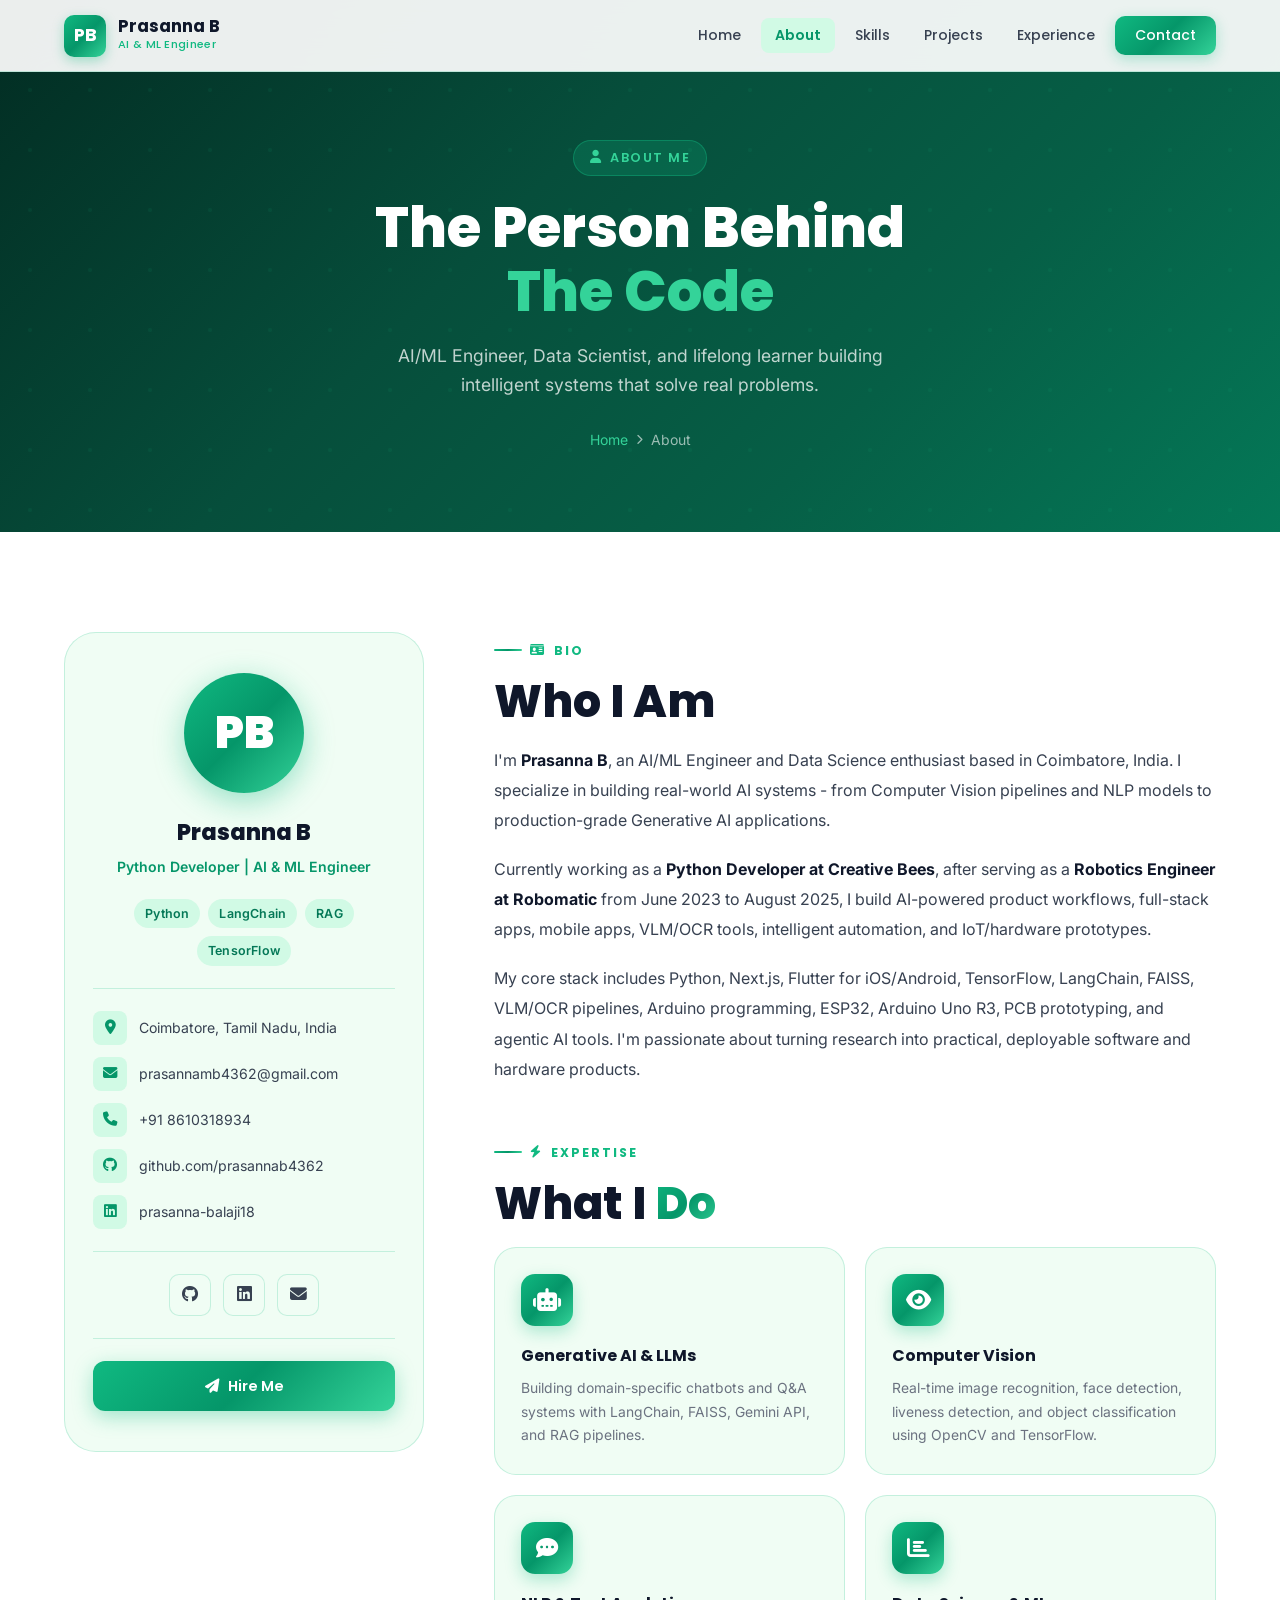
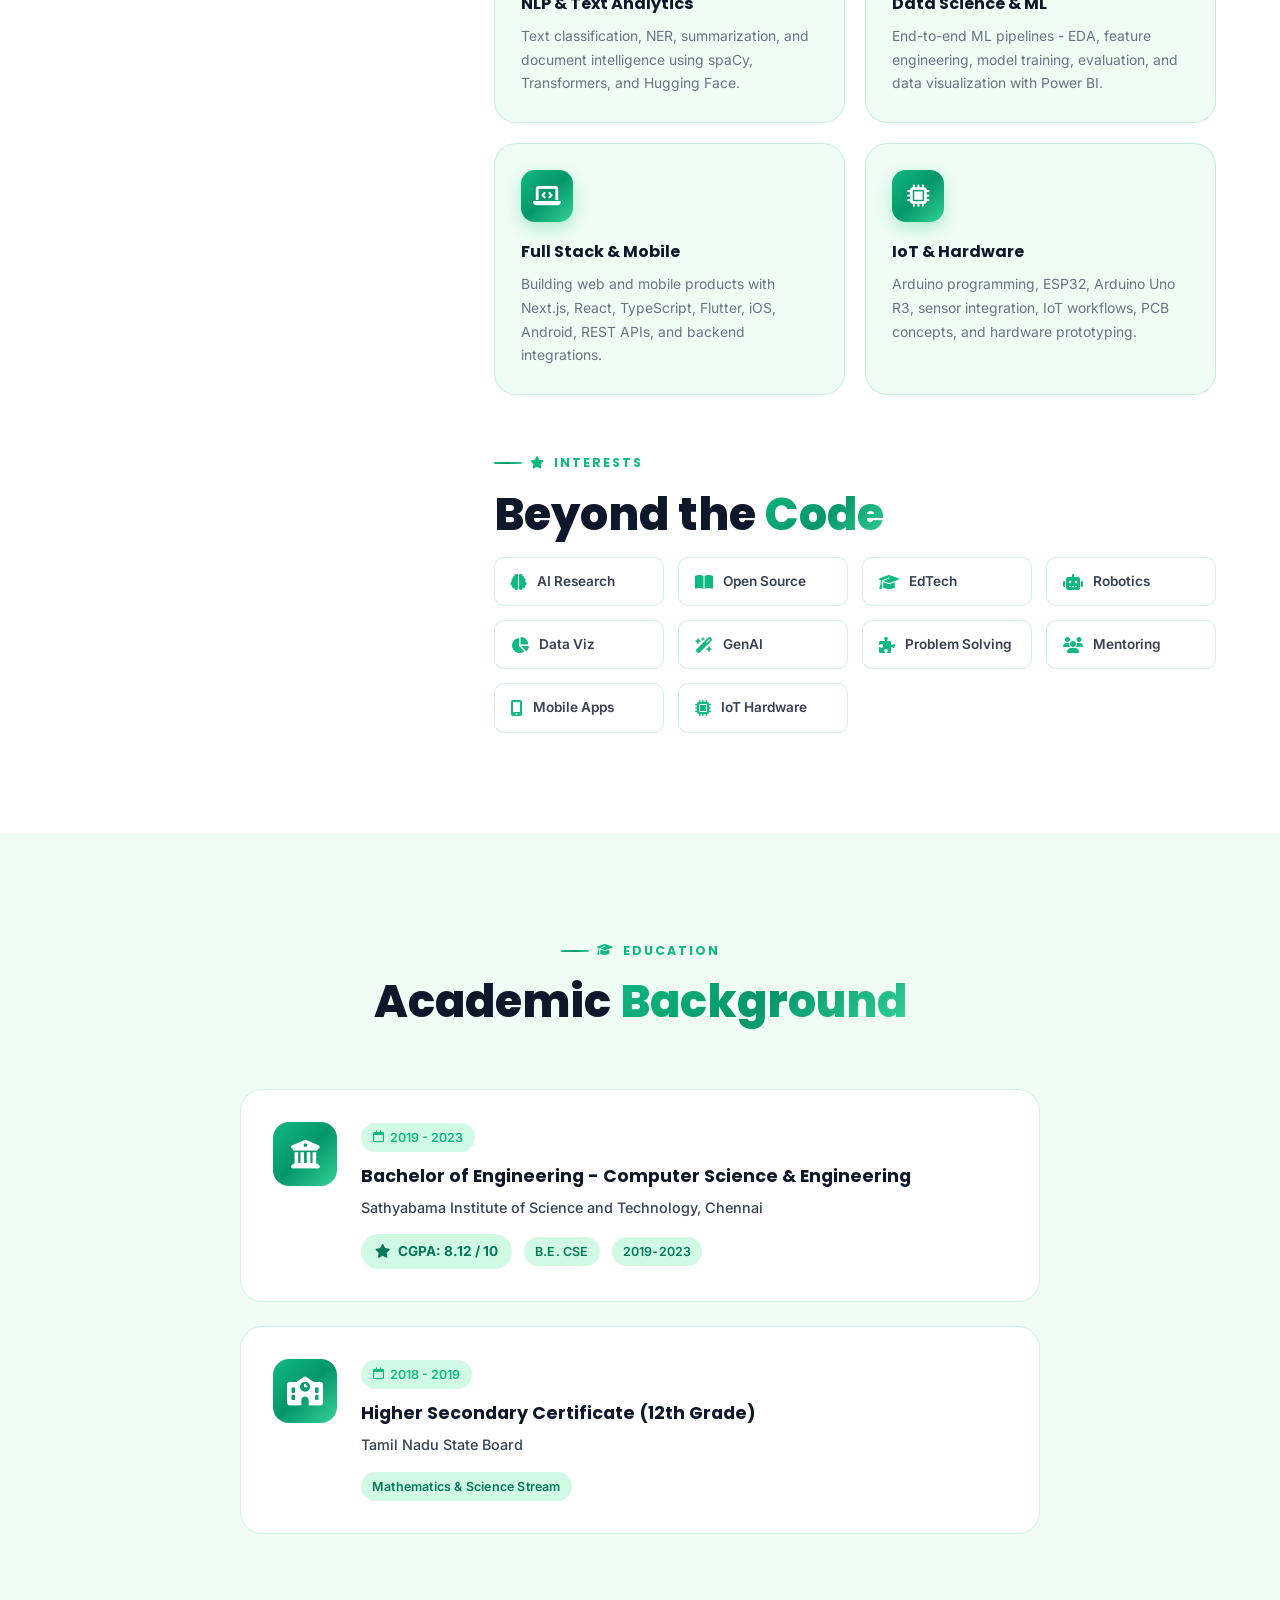
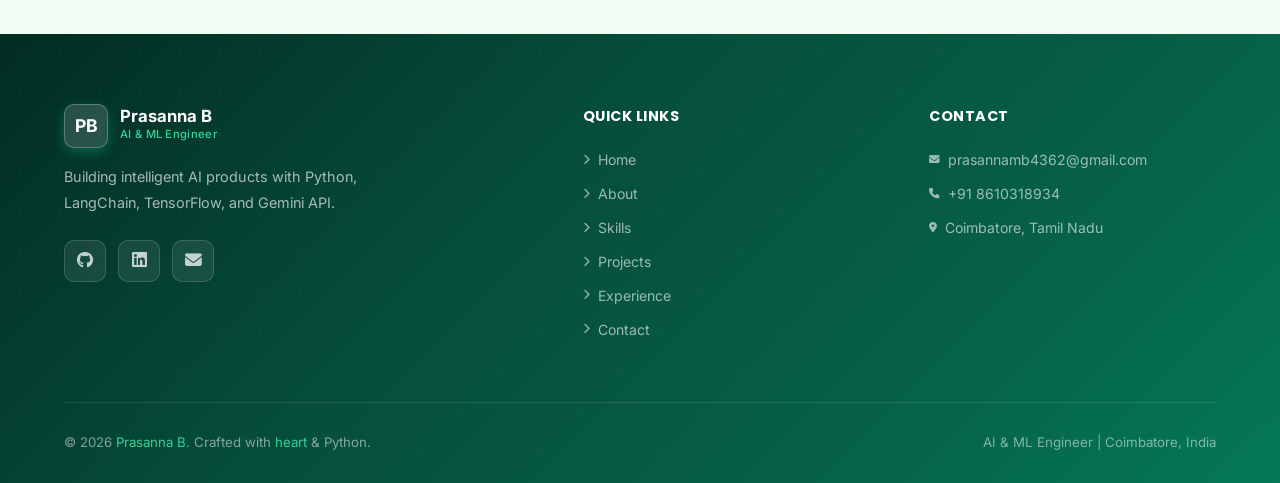
==== about.html @ b149cb25 "Update portfolio content and skills" ====
﻿<!DOCTYPE html>
<html lang="en">
<head>
  <meta charset="UTF-8" />
  <meta name="viewport" content="width=device-width, initial-scale=1.0" />
  <title>About | Prasanna B</title>
  <link rel="stylesheet" href="assets/css/style.css" />
  <link rel="stylesheet" href="https://cdnjs.cloudflare.com/ajax/libs/font-awesome/6.5.0/css/all.min.css" />
  <style>
    /* â”€â”€ About Page Styles â”€â”€â”€â”€â”€â”€â”€ */
    .about-main {
      display: grid;
      grid-template-columns: 360px 1fr;
      gap: 70px;
      align-items: start;
    }

    .profile-card {
      background: var(--light-bg);
      border: 1px solid var(--border);
      border-radius: var(--radius-xl);
      padding: 40px 28px;
      text-align: center;
      position: sticky;
      top: 90px;
    }

    .profile-avatar {
      width: 120px; height: 120px;
      background: var(--gradient);
      border-radius: 50%;
      margin: 0 auto 20px;
      display: flex;
      align-items: center;
      justify-content: center;
      font-family: 'Poppins', sans-serif;
      font-size: 2.8rem;
      font-weight: 900;
      color: var(--white);
      box-shadow: 0 8px 30px rgba(16,185,129,0.4);
    }

    .profile-name {
      font-family: 'Poppins', sans-serif;
      font-size: 1.4rem;
      font-weight: 800;
      color: var(--text-dark);
      margin-bottom: 4px;
    }

    .profile-title {
      font-size: 0.88rem;
      color: var(--primary-dark);
      font-weight: 600;
      margin-bottom: 20px;
    }

    .profile-info-list {
      text-align: left;
      margin: 20px 0;
      display: flex;
      flex-direction: column;
      gap: 12px;
    }

    .profile-info-item {
      display: flex;
      align-items: center;
      gap: 12px;
      font-size: 0.88rem;
      color: var(--text-mid);
    }

    .profile-info-item i {
      width: 34px; height: 34px;
      background: var(--primary-pale);
      border-radius: 8px;
      display: flex;
      align-items: center;
      justify-content: center;
      color: var(--primary-dark);
      font-size: 0.9rem;
      flex-shrink: 0;
    }

    .profile-divider {
      height: 1px;
      background: var(--border);
      margin: 22px 0;
    }

    .profile-social {
      display: flex;
      justify-content: center;
      gap: 12px;
      flex-wrap: wrap;
    }

    /* What I Do Cards */
    .what-i-do-grid {
      display: grid;
      grid-template-columns: repeat(2, 1fr);
      gap: 20px;
      margin-bottom: 50px;
    }

    .wid-card {
      background: var(--light-bg);
      border: 1px solid var(--border);
      border-radius: var(--radius-lg);
      padding: 26px;
      transition: var(--transition);
    }

    .wid-card:hover {
      border-color: var(--primary);
      box-shadow: var(--shadow-sm);
      transform: translateY(-4px);
    }

    .wid-icon {
      width: 52px; height: 52px;
      background: var(--gradient);
      border-radius: 14px;
      display: flex;
      align-items: center;
      justify-content: center;
      font-size: 1.4rem;
      color: var(--white);
      margin-bottom: 16px;
      box-shadow: 0 6px 16px rgba(16,185,129,0.3);
    }

    .wid-title {
      font-family: 'Poppins', sans-serif;
      font-size: 1rem;
      font-weight: 700;
      color: var(--text-dark);
      margin-bottom: 8px;
    }

    .wid-desc { font-size: 0.87rem; color: var(--text-light); line-height: 1.7; }

    /* Education Section */
    .education-section { background: var(--light-bg); }

    .edu-card {
      background: var(--white);
      border: 1px solid var(--border);
      border-radius: var(--radius-lg);
      padding: 32px;
      display: grid;
      grid-template-columns: auto 1fr;
      gap: 24px;
      align-items: start;
      transition: var(--transition);
    }

    .edu-card:hover {
      border-color: var(--primary);
      box-shadow: var(--shadow);
      transform: translateY(-4px);
    }

    .edu-icon {
      width: 64px; height: 64px;
      background: var(--gradient);
      border-radius: 16px;
      display: flex;
      align-items: center;
      justify-content: center;
      font-size: 1.8rem;
      color: var(--white);
      flex-shrink: 0;
    }

    .edu-year {
      display: inline-flex;
      gap: 6px;
      align-items: center;
      font-size: 0.78rem;
      font-weight: 600;
      color: var(--primary);
      background: var(--primary-pale);
      padding: 4px 12px;
      border-radius: 100px;
      margin-bottom: 10px;
    }

    .edu-degree {
      font-family: 'Poppins', sans-serif;
      font-size: 1.1rem;
      font-weight: 700;
      color: var(--text-dark);
      margin-bottom: 4px;
    }

    .edu-school {
      font-size: 0.9rem;
      color: var(--text-mid);
      font-weight: 500;
      margin-bottom: 14px;
    }

    .edu-cgpa {
      display: inline-flex;
      align-items: center;
      gap: 8px;
      background: var(--primary-pale);
      color: var(--primary-darker);
      font-size: 0.85rem;
      font-weight: 700;
      padding: 6px 14px;
      border-radius: 100px;
    }

    /* Interests */
    .interests-grid {
      display: grid;
      grid-template-columns: repeat(auto-fill, minmax(140px, 1fr));
      gap: 14px;
      margin-top: 0;
    }

    .interest-chip {
      display: flex;
      align-items: center;
      gap: 10px;
      background: var(--white);
      border: 1px solid var(--border);
      border-radius: 10px;
      padding: 12px 16px;
      font-size: 0.85rem;
      font-weight: 600;
      color: var(--text-mid);
      transition: var(--transition);
    }

    .interest-chip:hover {
      border-color: var(--primary);
      color: var(--primary-dark);
      transform: translateY(-3px);
      box-shadow: var(--shadow-xs);
    }

    .interest-chip i { color: var(--primary); font-size: 1rem; }

    @media (max-width: 900px) {
      .about-main { grid-template-columns: 1fr; }
      .profile-card { position: static; max-width: 420px; margin: 0 auto; }
      .what-i-do-grid { grid-template-columns: 1fr; }
    }
  </style>
</head>
<body>

<div id="scroll-progress"></div>

<!-- NAVBAR -->
<nav class="navbar">
  <a href="index.html" class="navbar-logo">
    <div class="logo-badge">PB</div>
    <div class="logo-text">
      <div class="logo-name">Prasanna B</div>
      <div class="logo-role">AI & ML Engineer</div>
    </div>
  </a>
  <div class="nav-links">
    <a href="index.html">Home</a>
    <a href="about.html">About</a>
    <a href="skills.html">Skills</a>
    <a href="projects.html">Projects</a>
    <a href="experience.html">Experience</a>
    <a href="contact.html" class="nav-cta">Contact</a>
  </div>
  <button class="hamburger" aria-label="Menu"><span></span><span></span><span></span></button>
</nav>
<div class="mobile-menu">
  <button class="mobile-close"><i class="fa-solid fa-xmark"></i></button>
  <a href="index.html">Home</a><a href="about.html">About</a>
  <a href="skills.html">Skills</a><a href="projects.html">Projects</a>
  <a href="experience.html">Experience</a><a href="contact.html">Contact</a>
</div>

<!-- PAGE HEADER -->
<div class="page-header">
  <div class="page-header-content">
    <div class="page-badge"><i class="fa-solid fa-user"></i> About Me</div>
    <h1>The Person Behind<br /><span>The Code</span></h1>
    <p>AI/ML Engineer, Data Scientist, and lifelong learner building intelligent systems that solve real problems.</p>
    <div class="breadcrumb">
      <a href="index.html">Home</a>
      <i class="fa-solid fa-chevron-right fa-xs"></i>
      <span>About</span>
    </div>
  </div>
</div>

<!-- ABOUT MAIN -->
<section style="background:var(--white);">
  <div class="about-main">

    <!-- Sidebar Profile Card -->
    <div class="profile-card reveal">
      <div class="profile-avatar">PB</div>
      <div class="profile-name">Prasanna B</div>
      <div class="profile-title">Python Developer | AI & ML Engineer</div>
      <div style="display:flex;justify-content:center;flex-wrap:wrap;gap:8px;margin-bottom:4px;">
        <span class="tag">Python</span>
        <span class="tag">LangChain</span>
        <span class="tag">RAG</span>
        <span class="tag">TensorFlow</span>
      </div>

      <div class="profile-divider"></div>

      <ul class="profile-info-list">
        <li class="profile-info-item">
          <i class="fa-solid fa-location-dot"></i>
          <span>Coimbatore, Tamil Nadu, India</span>
        </li>
        <li class="profile-info-item">
          <i class="fa-solid fa-envelope"></i>
          <a href="mailto:prasannamb4362@gmail.com" style="color:var(--text-mid)">prasannamb4362@gmail.com</a>
        </li>
        <li class="profile-info-item">
          <i class="fa-solid fa-phone"></i>
          <a href="tel:+918610318934" style="color:var(--text-mid)">+91 8610318934</a>
        </li>
        <li class="profile-info-item">
          <i class="fa-brands fa-github"></i>
          <a href="https://github.com/prasannab4362" target="_blank" style="color:var(--text-mid)">github.com/prasannab4362</a>
        </li>
        <li class="profile-info-item">
          <i class="fa-brands fa-linkedin"></i>
          <a href="https://www.linkedin.com/in/prasanna-balaji18/" target="_blank" style="color:var(--text-mid)">prasanna-balaji18</a>
        </li>
      </ul>

      <div class="profile-divider"></div>

      <div class="profile-social">
        <a href="https://github.com/prasannab4362" target="_blank" class="social-btn" style="background:var(--light-bg);border:1px solid var(--border);color:var(--text-mid);" aria-label="GitHub">
          <i class="fa-brands fa-github"></i>
        </a>
        <a href="https://www.linkedin.com/in/prasanna-balaji18/" target="_blank" class="social-btn" style="background:var(--light-bg);border:1px solid var(--border);color:var(--text-mid);" aria-label="LinkedIn">
          <i class="fa-brands fa-linkedin"></i>
        </a>
        <a href="mailto:prasannamb4362@gmail.com" class="social-btn" style="background:var(--light-bg);border:1px solid var(--border);color:var(--text-mid);" aria-label="Email">
          <i class="fa-solid fa-envelope"></i>
        </a>
      </div>

      <div class="profile-divider"></div>
      <a href="contact.html" class="btn btn-primary" style="width:100%;justify-content:center;">
        <i class="fa-solid fa-paper-plane"></i> Hire Me
      </a>
    </div>

    <!-- Main Content -->
    <div>
      <!-- Bio -->
      <div class="reveal" style="margin-bottom:50px;">
        <div class="section-label"><i class="fa-solid fa-id-card"></i> Bio</div>
        <h2 class="section-title">Who I Am</h2>
        <p style="color:var(--text-mid);line-height:1.9;margin-bottom:18px;">
          I'm <strong style="color:var(--text-dark)">Prasanna B</strong>, an AI/ML Engineer and Data Science enthusiast
          based in Coimbatore, India. I specialize in building real-world AI systems - from Computer Vision pipelines
          and NLP models to production-grade Generative AI applications.
        </p>
        <p style="color:var(--text-mid);line-height:1.9;margin-bottom:18px;">
          Currently working as a <strong style="color:var(--text-dark)">Python Developer at Creative Bees</strong>, after
          serving as a <strong style="color:var(--text-dark)">Robotics Engineer at Robomatic</strong> from June 2023 to August 2025,
          I build AI-powered product workflows, full-stack apps, mobile apps, VLM/OCR tools, intelligent automation,
          and IoT/hardware prototypes.
        </p>
        <p style="color:var(--text-mid);line-height:1.9;">
          My core stack includes Python, Next.js, Flutter for iOS/Android, TensorFlow, LangChain, FAISS, VLM/OCR
          pipelines, Arduino programming, ESP32, Arduino Uno R3, PCB prototyping, and agentic AI tools. I'm passionate
          about turning research into practical, deployable software and hardware products.
        </p>
      </div>

      <!-- What I Do -->
      <div class="reveal" style="margin-bottom:50px;">
        <div class="section-label"><i class="fa-solid fa-bolt"></i> Expertise</div>
        <h2 class="section-title">What I <span>Do</span></h2>
        <div class="what-i-do-grid">
          <div class="wid-card">
            <div class="wid-icon"><i class="fa-solid fa-robot"></i></div>
            <div class="wid-title">Generative AI & LLMs</div>
            <div class="wid-desc">Building domain-specific chatbots and Q&A systems with LangChain, FAISS, Gemini API, and RAG pipelines.</div>
          </div>
          <div class="wid-card">
            <div class="wid-icon"><i class="fa-solid fa-eye"></i></div>
            <div class="wid-title">Computer Vision</div>
            <div class="wid-desc">Real-time image recognition, face detection, liveness detection, and object classification using OpenCV and TensorFlow.</div>
          </div>
          <div class="wid-card">
            <div class="wid-icon"><i class="fa-solid fa-comment-dots"></i></div>
            <div class="wid-title">NLP & Text Analytics</div>
            <div class="wid-desc">Text classification, NER, summarization, and document intelligence using spaCy, Transformers, and Hugging Face.</div>
          </div>
          <div class="wid-card">
            <div class="wid-icon"><i class="fa-solid fa-chart-bar"></i></div>
            <div class="wid-title">Data Science & ML</div>
            <div class="wid-desc">End-to-end ML pipelines - EDA, feature engineering, model training, evaluation, and data visualization with Power BI.</div>
          </div>
          <div class="wid-card">
            <div class="wid-icon"><i class="fa-solid fa-laptop-code"></i></div>
            <div class="wid-title">Full Stack & Mobile</div>
            <div class="wid-desc">Building web and mobile products with Next.js, React, TypeScript, Flutter, iOS, Android, REST APIs, and backend integrations.</div>
          </div>
          <div class="wid-card">
            <div class="wid-icon"><i class="fa-solid fa-microchip"></i></div>
            <div class="wid-title">IoT & Hardware</div>
            <div class="wid-desc">Arduino programming, ESP32, Arduino Uno R3, sensor integration, IoT workflows, PCB concepts, and hardware prototyping.</div>
          </div>
        </div>
      </div>

      <!-- Interests -->
      <div class="reveal">
        <div class="section-label"><i class="fa-solid fa-star"></i> Interests</div>
        <h2 class="section-title">Beyond the <span>Code</span></h2>
        <div class="interests-grid">
          <div class="interest-chip"><i class="fa-solid fa-brain"></i> AI Research</div>
          <div class="interest-chip"><i class="fa-solid fa-book-open"></i> Open Source</div>
          <div class="interest-chip"><i class="fa-solid fa-graduation-cap"></i> EdTech</div>
          <div class="interest-chip"><i class="fa-solid fa-robot"></i> Robotics</div>
          <div class="interest-chip"><i class="fa-solid fa-chart-pie"></i> Data Viz</div>
          <div class="interest-chip"><i class="fa-solid fa-wand-magic-sparkles"></i> GenAI</div>
          <div class="interest-chip"><i class="fa-solid fa-puzzle-piece"></i> Problem Solving</div>
          <div class="interest-chip"><i class="fa-solid fa-users"></i> Mentoring</div>
          <div class="interest-chip"><i class="fa-solid fa-mobile-screen-button"></i> Mobile Apps</div>
          <div class="interest-chip"><i class="fa-solid fa-microchip"></i> IoT Hardware</div>
        </div>
      </div>
    </div>
  </div>
</section>

<!-- EDUCATION SECTION -->
<section class="education-section">
  <div class="section-header center reveal">
    <div class="section-label"><i class="fa-solid fa-graduation-cap"></i> Education</div>
    <h2 class="section-title">Academic <span>Background</span></h2>
  </div>

  <div style="max-width:800px;margin:0 auto;display:flex;flex-direction:column;gap:24px;">
    <div class="edu-card reveal">
      <div class="edu-icon"><i class="fa-solid fa-university"></i></div>
      <div>
        <div class="edu-year"><i class="fa-regular fa-calendar"></i> 2019 - 2023</div>
        <div class="edu-degree">Bachelor of Engineering - Computer Science & Engineering</div>
        <div class="edu-school">Sathyabama Institute of Science and Technology, Chennai</div>
        <div style="display:flex;gap:12px;flex-wrap:wrap;align-items:center;">
          <div class="edu-cgpa"><i class="fa-solid fa-star"></i> CGPA: 8.12 / 10</div>
          <span class="tag">B.E. CSE</span>
          <span class="tag">2019-2023</span>
        </div>
      </div>
    </div>

    <div class="edu-card reveal delay-1">
      <div class="edu-icon"><i class="fa-solid fa-school"></i></div>
      <div>
        <div class="edu-year"><i class="fa-regular fa-calendar"></i> 2018 - 2019</div>
        <div class="edu-degree">Higher Secondary Certificate (12th Grade)</div>
        <div class="edu-school">Tamil Nadu State Board</div>
        <div style="display:flex;gap:12px;flex-wrap:wrap;align-items:center;">
          <span class="tag">Mathematics & Science Stream</span>
        </div>
      </div>
    </div>
  </div>
</section>

<!-- FOOTER -->
<footer class="footer">
  <div class="footer-grid">
    <div class="footer-brand">
      <div class="footer-logo">
        <div class="logo-badge">PB</div>
        <div class="logo-text">
          <div class="logo-name">Prasanna B</div>
          <div class="logo-role">AI & ML Engineer</div>
        </div>
      </div>
      <p>Building intelligent AI products with Python, LangChain, TensorFlow, and Gemini API.</p>
      <div class="footer-social">
        <a href="https://github.com/prasannab4362" target="_blank" class="social-btn"><i class="fa-brands fa-github"></i></a>
        <a href="https://www.linkedin.com/in/prasanna-balaji18/" target="_blank" class="social-btn"><i class="fa-brands fa-linkedin"></i></a>
        <a href="mailto:prasannamb4362@gmail.com" class="social-btn"><i class="fa-solid fa-envelope"></i></a>
      </div>
    </div>
    <div>
      <div class="footer-heading">Quick Links</div>
      <ul class="footer-links">
        <li><a href="index.html"><i class="fa-solid fa-chevron-right fa-xs"></i> Home</a></li>
        <li><a href="about.html"><i class="fa-solid fa-chevron-right fa-xs"></i> About</a></li>
        <li><a href="skills.html"><i class="fa-solid fa-chevron-right fa-xs"></i> Skills</a></li>
        <li><a href="projects.html"><i class="fa-solid fa-chevron-right fa-xs"></i> Projects</a></li>
        <li><a href="experience.html"><i class="fa-solid fa-chevron-right fa-xs"></i> Experience</a></li>
        <li><a href="contact.html"><i class="fa-solid fa-chevron-right fa-xs"></i> Contact</a></li>
      </ul>
    </div>
    <div>
      <div class="footer-heading">Contact</div>
      <ul class="footer-links">
        <li><a href="mailto:prasannamb4362@gmail.com"><i class="fa-solid fa-envelope fa-xs"></i> prasannamb4362@gmail.com</a></li>
        <li><a href="tel:+918610318934"><i class="fa-solid fa-phone fa-xs"></i> +91 8610318934</a></li>
        <li><a href="#"><i class="fa-solid fa-location-dot fa-xs"></i> Coimbatore, Tamil Nadu</a></li>
      </ul>
    </div>
  </div>
  <div class="footer-bottom">
    <p>&copy; 2026 <span>Prasanna B</span>. Crafted with <span>heart</span> & Python.</p>
    <p>AI & ML Engineer | Coimbatore, India</p>
  </div>
</footer>

<script src="assets/js/main.js"></script>
</body>
</html>
---- assets/css/style.css ----
/* ============================================================
   PRASANNA B — Portfolio Stylesheet
   Theme: Emerald Green + White
   ============================================================ */

/* ---------- Google Fonts Import ---------- */
@import url('https://fonts.googleapis.com/css2?family=Poppins:wght@300;400;500;600;700;800;900&family=Inter:wght@300;400;500;600&family=Fira+Code:wght@400;500&display=swap');

/* ---------- CSS Variables ---------- */
:root {
  --primary:        #10b981;
  --primary-dark:   #059669;
  --primary-darker: #047857;
  --primary-light:  #6ee7b7;
  --primary-pale:   #d1fae5;
  --accent:         #34d399;
  --forest:         #064e3b;
  --forest-light:   #065f46;
  --white:          #ffffff;
  --off-white:      #f9fffe;
  --light-bg:       #f0fdf4;
  --card-bg:        #ffffff;
  --text-dark:      #0f172a;
  --text-mid:       #374151;
  --text-light:     #6b7280;
  --border:         rgba(16, 185, 129, 0.2);
  --border-strong:  rgba(16, 185, 129, 0.4);
  --shadow-xs:      0 1px 4px rgba(16, 185, 129, 0.08);
  --shadow-sm:      0 4px 12px rgba(16, 185, 129, 0.12);
  --shadow:         0 8px 30px rgba(16, 185, 129, 0.18);
  --shadow-lg:      0 20px 60px rgba(16, 185, 129, 0.22);
  --shadow-xl:      0 30px 80px rgba(16, 185, 129, 0.28);
  --gradient:       linear-gradient(135deg, #10b981 0%, #059669 50%, #34d399 100%);
  --gradient-hero:  linear-gradient(135deg, #022c22 0%, #064e3b 40%, #065f46 70%, #047857 100%);
  --gradient-card:  linear-gradient(135deg, rgba(16,185,129,0.05) 0%, rgba(52,211,153,0.08) 100%);
  --transition:     all 0.35s cubic-bezier(0.4, 0, 0.2, 1);
  --radius:         14px;
  --radius-lg:      22px;
  --radius-xl:      32px;
}

/* ---------- Reset & Base ---------- */
*, *::before, *::after { box-sizing: border-box; margin: 0; padding: 0; }

html { scroll-behavior: smooth; font-size: 16px; }

body {
  font-family: 'Inter', sans-serif;
  color: var(--text-dark);
  background: var(--white);
  line-height: 1.7;
  overflow-x: hidden;
}

a { color: inherit; text-decoration: none; }
img { max-width: 100%; display: block; }
ul { list-style: none; }
button { cursor: pointer; border: none; background: none; font-family: inherit; }

/* ---------- Scroll Progress Bar ---------- */
#scroll-progress {
  position: fixed;
  top: 0; left: 0;
  height: 3px;
  width: 0%;
  background: var(--gradient);
  z-index: 9999;
  transition: width 0.1s linear;
}

/* ---------- Custom Scrollbar ---------- */
::-webkit-scrollbar { width: 8px; }
::-webkit-scrollbar-track { background: var(--light-bg); }
::-webkit-scrollbar-thumb { background: var(--primary); border-radius: 4px; }
::-webkit-scrollbar-thumb:hover { background: var(--primary-dark); }

/* ---------- Navbar ---------- */
.navbar {
  position: fixed;
  top: 0; left: 0; right: 0;
  z-index: 1000;
  padding: 0 5%;
  height: 72px;
  display: flex;
  align-items: center;
  justify-content: space-between;
  background: rgba(255,255,255,0.92);
  backdrop-filter: blur(20px);
  -webkit-backdrop-filter: blur(20px);
  border-bottom: 1px solid var(--border);
  transition: var(--transition);
}

.navbar.scrolled {
  box-shadow: var(--shadow-sm);
  height: 62px;
}

.navbar-logo {
  display: flex;
  align-items: center;
  gap: 12px;
  font-family: 'Poppins', sans-serif;
}

.logo-badge {
  width: 42px; height: 42px;
  background: var(--gradient);
  border-radius: 10px;
  display: flex;
  align-items: center;
  justify-content: center;
  font-size: 1.1rem;
  font-weight: 700;
  color: var(--white);
  letter-spacing: -0.5px;
  box-shadow: 0 4px 12px rgba(16,185,129,0.35);
}

.logo-text .logo-name {
  font-size: 1.05rem;
  font-weight: 700;
  color: var(--text-dark);
  line-height: 1.1;
}

.logo-text .logo-role {
  font-size: 0.7rem;
  color: var(--primary);
  font-weight: 500;
  letter-spacing: 0.3px;
}

.nav-links {
  display: flex;
  align-items: center;
  gap: 6px;
}

.nav-links a {
  font-family: 'Poppins', sans-serif;
  font-size: 0.875rem;
  font-weight: 500;
  color: var(--text-mid);
  padding: 6px 14px;
  border-radius: 8px;
  transition: var(--transition);
  position: relative;
}

.nav-links a:hover,
.nav-links a.active {
  color: var(--primary-dark);
  background: var(--primary-pale);
}

.nav-links a.active {
  font-weight: 600;
}

.nav-cta {
  background: var(--gradient) !important;
  color: var(--white) !important;
  padding: 8px 20px !important;
  border-radius: 10px !important;
  box-shadow: 0 4px 14px rgba(16,185,129,0.3);
}

.nav-cta:hover {
  transform: translateY(-1px);
  box-shadow: 0 6px 20px rgba(16,185,129,0.4) !important;
  background: var(--primary-dark) !important;
}

.hamburger {
  display: none;
  flex-direction: column;
  gap: 5px;
  padding: 8px;
  border-radius: 8px;
  transition: var(--transition);
}

.hamburger span {
  display: block;
  width: 24px; height: 2px;
  background: var(--text-dark);
  border-radius: 2px;
  transition: var(--transition);
}

.hamburger.open span:nth-child(1) { transform: rotate(45deg) translate(5px, 5px); }
.hamburger.open span:nth-child(2) { opacity: 0; }
.hamburger.open span:nth-child(3) { transform: rotate(-45deg) translate(5px, -5px); }

/* ---------- Page Header (inner pages) ---------- */
.page-header {
  padding: 140px 5% 80px;
  background: var(--gradient-hero);
  position: relative;
  overflow: hidden;
  text-align: center;
}

.page-header::before {
  content: '';
  position: absolute;
  inset: 0;
  background: url("data:image/svg+xml,%3Csvg width='60' height='60' viewBox='0 0 60 60' xmlns='http://www.w3.org/2000/svg'%3E%3Cg fill='none' fill-rule='evenodd'%3E%3Cg fill='%2310b981' fill-opacity='0.08'%3E%3Ccircle cx='30' cy='30' r='2'/%3E%3C/g%3E%3C/g%3E%3C/svg%3E");
}

.page-header-content { position: relative; z-index: 1; }

.page-badge {
  display: inline-flex;
  align-items: center;
  gap: 8px;
  background: rgba(16,185,129,0.2);
  border: 1px solid rgba(16,185,129,0.4);
  color: var(--accent);
  font-family: 'Poppins', sans-serif;
  font-size: 0.8rem;
  font-weight: 600;
  letter-spacing: 1.5px;
  text-transform: uppercase;
  padding: 6px 16px;
  border-radius: 100px;
  margin-bottom: 20px;
}

.page-header h1 {
  font-family: 'Poppins', sans-serif;
  font-size: clamp(2.2rem, 5vw, 3.5rem);
  font-weight: 800;
  color: var(--white);
  line-height: 1.15;
  margin-bottom: 16px;
}

.page-header h1 span { color: var(--accent); }

.page-header p {
  font-size: 1.1rem;
  color: rgba(255,255,255,0.75);
  max-width: 560px;
  margin: 0 auto;
}

.breadcrumb {
  display: flex;
  align-items: center;
  justify-content: center;
  gap: 8px;
  margin-top: 28px;
  font-size: 0.875rem;
  color: rgba(255,255,255,0.6);
}

.breadcrumb a { color: var(--accent); transition: var(--transition); }
.breadcrumb a:hover { color: var(--white); }

/* ---------- Section Styles ---------- */
section { padding: 100px 5%; }

.section-label {
  display: inline-flex;
  align-items: center;
  gap: 8px;
  color: var(--primary);
  font-family: 'Poppins', sans-serif;
  font-size: 0.78rem;
  font-weight: 700;
  letter-spacing: 2px;
  text-transform: uppercase;
  margin-bottom: 14px;
}

.section-label::before {
  content: '';
  display: block;
  width: 28px; height: 2px;
  background: var(--gradient);
  border-radius: 1px;
}

.section-title {
  font-family: 'Poppins', sans-serif;
  font-size: clamp(1.8rem, 3.5vw, 2.8rem);
  font-weight: 800;
  color: var(--text-dark);
  line-height: 1.2;
  margin-bottom: 16px;
}

.section-title span {
  background: var(--gradient);
  -webkit-background-clip: text;
  -webkit-text-fill-color: transparent;
  background-clip: text;
}

.section-subtitle {
  font-size: 1.05rem;
  color: var(--text-light);
  max-width: 580px;
  line-height: 1.8;
}

.section-header { margin-bottom: 60px; }
.section-header.center { text-align: center; }
.section-header.center .section-label { justify-content: center; }
.section-header.center .section-subtitle { margin: 0 auto; }

/* ---------- Buttons ---------- */
.btn {
  display: inline-flex;
  align-items: center;
  gap: 9px;
  font-family: 'Poppins', sans-serif;
  font-size: 0.9rem;
  font-weight: 600;
  padding: 13px 28px;
  border-radius: 12px;
  transition: var(--transition);
  cursor: pointer;
  white-space: nowrap;
}

.btn-primary {
  background: var(--gradient);
  color: var(--white);
  box-shadow: 0 6px 20px rgba(16,185,129,0.35);
}

.btn-primary:hover {
  transform: translateY(-3px);
  box-shadow: 0 12px 30px rgba(16,185,129,0.45);
}

.btn-outline {
  background: transparent;
  color: var(--primary);
  border: 2px solid var(--primary);
}

.btn-outline:hover {
  background: var(--primary);
  color: var(--white);
  transform: translateY(-3px);
  box-shadow: 0 8px 20px rgba(16,185,129,0.3);
}

.btn-ghost {
  background: var(--primary-pale);
  color: var(--primary-dark);
}

.btn-ghost:hover {
  background: var(--primary);
  color: var(--white);
  transform: translateY(-2px);
}

.btn-white {
  background: var(--white);
  color: var(--primary-dark);
  box-shadow: 0 4px 14px rgba(0,0,0,0.1);
}

.btn-white:hover {
  transform: translateY(-3px);
  box-shadow: 0 8px 24px rgba(0,0,0,0.15);
}

.btn-sm { padding: 8px 18px; font-size: 0.82rem; border-radius: 9px; gap: 6px; }
.btn-lg { padding: 16px 36px; font-size: 1rem; border-radius: 14px; }

/* ---------- Cards ---------- */
.card {
  background: var(--card-bg);
  border: 1px solid var(--border);
  border-radius: var(--radius-lg);
  padding: 32px;
  transition: var(--transition);
  position: relative;
  overflow: hidden;
}

.card:hover {
  transform: translateY(-6px);
  border-color: var(--border-strong);
  box-shadow: var(--shadow-lg);
}

.card::before {
  content: '';
  position: absolute;
  top: 0; left: 0; right: 0;
  height: 3px;
  background: var(--gradient);
  transform: scaleX(0);
  transform-origin: left;
  transition: var(--transition);
}

.card:hover::before { transform: scaleX(1); }

/* ---------- Tag / Badge ---------- */
.tag {
  display: inline-flex;
  align-items: center;
  gap: 5px;
  background: var(--primary-pale);
  color: var(--primary-darker);
  font-size: 0.78rem;
  font-weight: 600;
  padding: 4px 11px;
  border-radius: 100px;
  letter-spacing: 0.2px;
}

.tag-outline {
  background: transparent;
  border: 1.5px solid var(--border-strong);
  color: var(--primary-dark);
}

.tag-dark {
  background: rgba(255,255,255,0.1);
  color: rgba(255,255,255,0.85);
  border: 1px solid rgba(255,255,255,0.2);
}

.status-badge {
  display: inline-flex;
  align-items: center;
  gap: 6px;
  font-size: 0.75rem;
  font-weight: 600;
  padding: 4px 12px;
  border-radius: 100px;
}

.status-badge.completed { background: rgba(16,185,129,0.12); color: var(--primary-dark); }
.status-badge.in-progress { background: rgba(251,191,36,0.15); color: #92400e; }
.status-badge::before {
  content: '';
  display: block;
  width: 6px; height: 6px;
  border-radius: 50%;
  background: currentColor;
}

/* ---------- Grid Utilities ---------- */
.grid-2 { display: grid; grid-template-columns: repeat(2, 1fr); gap: 28px; }
.grid-3 { display: grid; grid-template-columns: repeat(3, 1fr); gap: 28px; }
.grid-4 { display: grid; grid-template-columns: repeat(4, 1fr); gap: 24px; }

/* ---------- Skill Bar ---------- */
.skill-bar-wrap { margin-bottom: 18px; }
.skill-bar-header { display: flex; justify-content: space-between; align-items: center; margin-bottom: 8px; }
.skill-bar-name { font-size: 0.9rem; font-weight: 600; color: var(--text-dark); }
.skill-bar-percent { font-size: 0.8rem; font-weight: 700; color: var(--primary); }
.skill-bar-track {
  height: 8px;
  background: var(--primary-pale);
  border-radius: 100px;
  overflow: hidden;
}
.skill-bar-fill {
  height: 100%;
  background: var(--gradient);
  border-radius: 100px;
  width: 0;
  transition: width 1.2s cubic-bezier(0.4, 0, 0.2, 1);
}

/* ---------- Timeline ---------- */
.timeline { position: relative; padding-left: 36px; }
.timeline::before {
  content: '';
  position: absolute;
  left: 9px; top: 0; bottom: 0;
  width: 2px;
  background: linear-gradient(to bottom, var(--primary), var(--primary-pale));
}

.timeline-item {
  position: relative;
  margin-bottom: 44px;
}

.timeline-dot {
  position: absolute;
  left: -31px; top: 4px;
  width: 18px; height: 18px;
  background: var(--gradient);
  border-radius: 50%;
  border: 3px solid var(--white);
  box-shadow: 0 0 0 3px var(--primary-pale), 0 4px 10px rgba(16,185,129,0.3);
}

.timeline-date {
  display: inline-flex;
  align-items: center;
  gap: 6px;
  font-size: 0.78rem;
  font-weight: 600;
  color: var(--primary);
  background: var(--primary-pale);
  padding: 4px 12px;
  border-radius: 100px;
  margin-bottom: 10px;
}

.timeline-title {
  font-family: 'Poppins', sans-serif;
  font-size: 1.2rem;
  font-weight: 700;
  color: var(--text-dark);
  margin-bottom: 4px;
}

.timeline-company {
  font-size: 0.9rem;
  font-weight: 600;
  color: var(--primary-dark);
  margin-bottom: 14px;
}

.timeline-desc {
  font-size: 0.92rem;
  color: var(--text-mid);
  line-height: 1.75;
}

/* ---------- Stat Counter ---------- */
.stat-item { text-align: center; }
.stat-number {
  font-family: 'Poppins', sans-serif;
  font-size: 2.8rem;
  font-weight: 800;
  background: var(--gradient);
  -webkit-background-clip: text;
  -webkit-text-fill-color: transparent;
  background-clip: text;
  line-height: 1;
}
.stat-label { font-size: 0.88rem; font-weight: 500; color: var(--text-light); margin-top: 6px; }

/* ---------- Footer ---------- */
.footer {
  background: var(--gradient-hero);
  color: var(--white);
  padding: 70px 5% 30px;
  position: relative;
  overflow: hidden;
}

.footer::before {
  content: '';
  position: absolute;
  inset: 0;
  background: url("data:image/svg+xml,%3Csvg width='40' height='40' viewBox='0 0 40 40' xmlns='http://www.w3.org/2000/svg'%3E%3Cg fill='%2310b981' fill-opacity='0.06'%3E%3Ccircle cx='20' cy='20' r='1.5'/%3E%3C/g%3E%3C/svg%3E");
}

.footer-grid {
  display: grid;
  grid-template-columns: 1.6fr 1fr 1fr;
  gap: 60px;
  margin-bottom: 50px;
  position: relative;
}

.footer-brand p {
  font-size: 0.9rem;
  color: rgba(255,255,255,0.65);
  line-height: 1.8;
  margin: 16px 0 24px;
  max-width: 300px;
}

.footer-logo {
  display: flex;
  align-items: center;
  gap: 12px;
}

.footer-logo .logo-badge {
  width: 44px; height: 44px;
  background: rgba(255,255,255,0.15);
  border: 1px solid rgba(255,255,255,0.25);
}

.footer-logo .logo-name { color: var(--white); }
.footer-logo .logo-role { color: var(--accent); }

.footer-heading {
  font-family: 'Poppins', sans-serif;
  font-size: 0.9rem;
  font-weight: 700;
  color: var(--white);
  letter-spacing: 0.5px;
  margin-bottom: 20px;
  text-transform: uppercase;
}

.footer-links li { margin-bottom: 10px; }
.footer-links a {
  font-size: 0.88rem;
  color: rgba(255,255,255,0.6);
  transition: var(--transition);
  display: flex;
  align-items: center;
  gap: 8px;
}

.footer-links a:hover { color: var(--accent); padding-left: 4px; }

.footer-social {
  display: flex;
  gap: 12px;
  flex-wrap: wrap;
}

.social-btn {
  width: 42px; height: 42px;
  background: rgba(255,255,255,0.08);
  border: 1px solid rgba(255,255,255,0.15);
  border-radius: 10px;
  display: flex;
  align-items: center;
  justify-content: center;
  color: rgba(255,255,255,0.75);
  font-size: 1.05rem;
  transition: var(--transition);
}

.social-btn:hover {
  background: var(--primary);
  border-color: var(--primary);
  color: var(--white);
  transform: translateY(-3px);
  box-shadow: 0 6px 16px rgba(16,185,129,0.4);
}

.footer-bottom {
  position: relative;
  padding-top: 28px;
  border-top: 1px solid rgba(255,255,255,0.1);
  display: flex;
  align-items: center;
  justify-content: space-between;
  flex-wrap: wrap;
  gap: 12px;
}

.footer-bottom p {
  font-size: 0.83rem;
  color: rgba(255,255,255,0.5);
}

.footer-bottom span { color: var(--accent); }

/* ---------- Reveal Animations ---------- */
.reveal {
  opacity: 0;
  transform: translateY(30px);
  transition: opacity 0.6s ease, transform 0.6s ease;
}

.reveal.visible {
  opacity: 1;
  transform: translateY(0);
}

.reveal-left {
  opacity: 0;
  transform: translateX(-30px);
  transition: opacity 0.6s ease, transform 0.6s ease;
}

.reveal-left.visible {
  opacity: 1;
  transform: translateX(0);
}

.reveal-right {
  opacity: 0;
  transform: translateX(30px);
  transition: opacity 0.6s ease, transform 0.6s ease;
}

.reveal-right.visible {
  opacity: 1;
  transform: translateX(0);
}

.delay-1 { transition-delay: 0.1s; }
.delay-2 { transition-delay: 0.2s; }
.delay-3 { transition-delay: 0.3s; }
.delay-4 { transition-delay: 0.4s; }
.delay-5 { transition-delay: 0.5s; }

/* ---------- Mobile Nav Overlay ---------- */
.mobile-menu {
  display: none;
  position: fixed;
  inset: 0;
  background: rgba(6,78,59,0.97);
  z-index: 999;
  flex-direction: column;
  align-items: center;
  justify-content: center;
  gap: 8px;
  backdrop-filter: blur(20px);
}

.mobile-menu.open { display: flex; }

.mobile-menu a {
  font-family: 'Poppins', sans-serif;
  font-size: 1.5rem;
  font-weight: 700;
  color: var(--white);
  padding: 12px 40px;
  border-radius: 12px;
  transition: var(--transition);
  width: 80%;
  text-align: center;
}

.mobile-menu a:hover,
.mobile-menu a.active {
  background: rgba(16,185,129,0.2);
  color: var(--accent);
}

.mobile-close {
  position: absolute;
  top: 24px; right: 5%;
  font-size: 1.6rem;
  color: var(--white);
  cursor: pointer;
  padding: 8px;
}

/* ---------- Responsive ---------- */
@media (max-width: 1024px) {
  .grid-4 { grid-template-columns: repeat(2, 1fr); }
  .footer-grid { grid-template-columns: 1fr 1fr; }
}

@media (max-width: 768px) {
  .nav-links { display: none; }
  .hamburger { display: flex; }
  .grid-2, .grid-3 { grid-template-columns: 1fr; }
  .grid-4 { grid-template-columns: 1fr; }
  section { padding: 70px 5%; }
  .page-header { padding: 120px 5% 60px; }
  .footer-grid { grid-template-columns: 1fr; gap: 36px; }
}

@media (max-width: 480px) {
  .btn-lg { padding: 13px 24px; font-size: 0.9rem; }
}
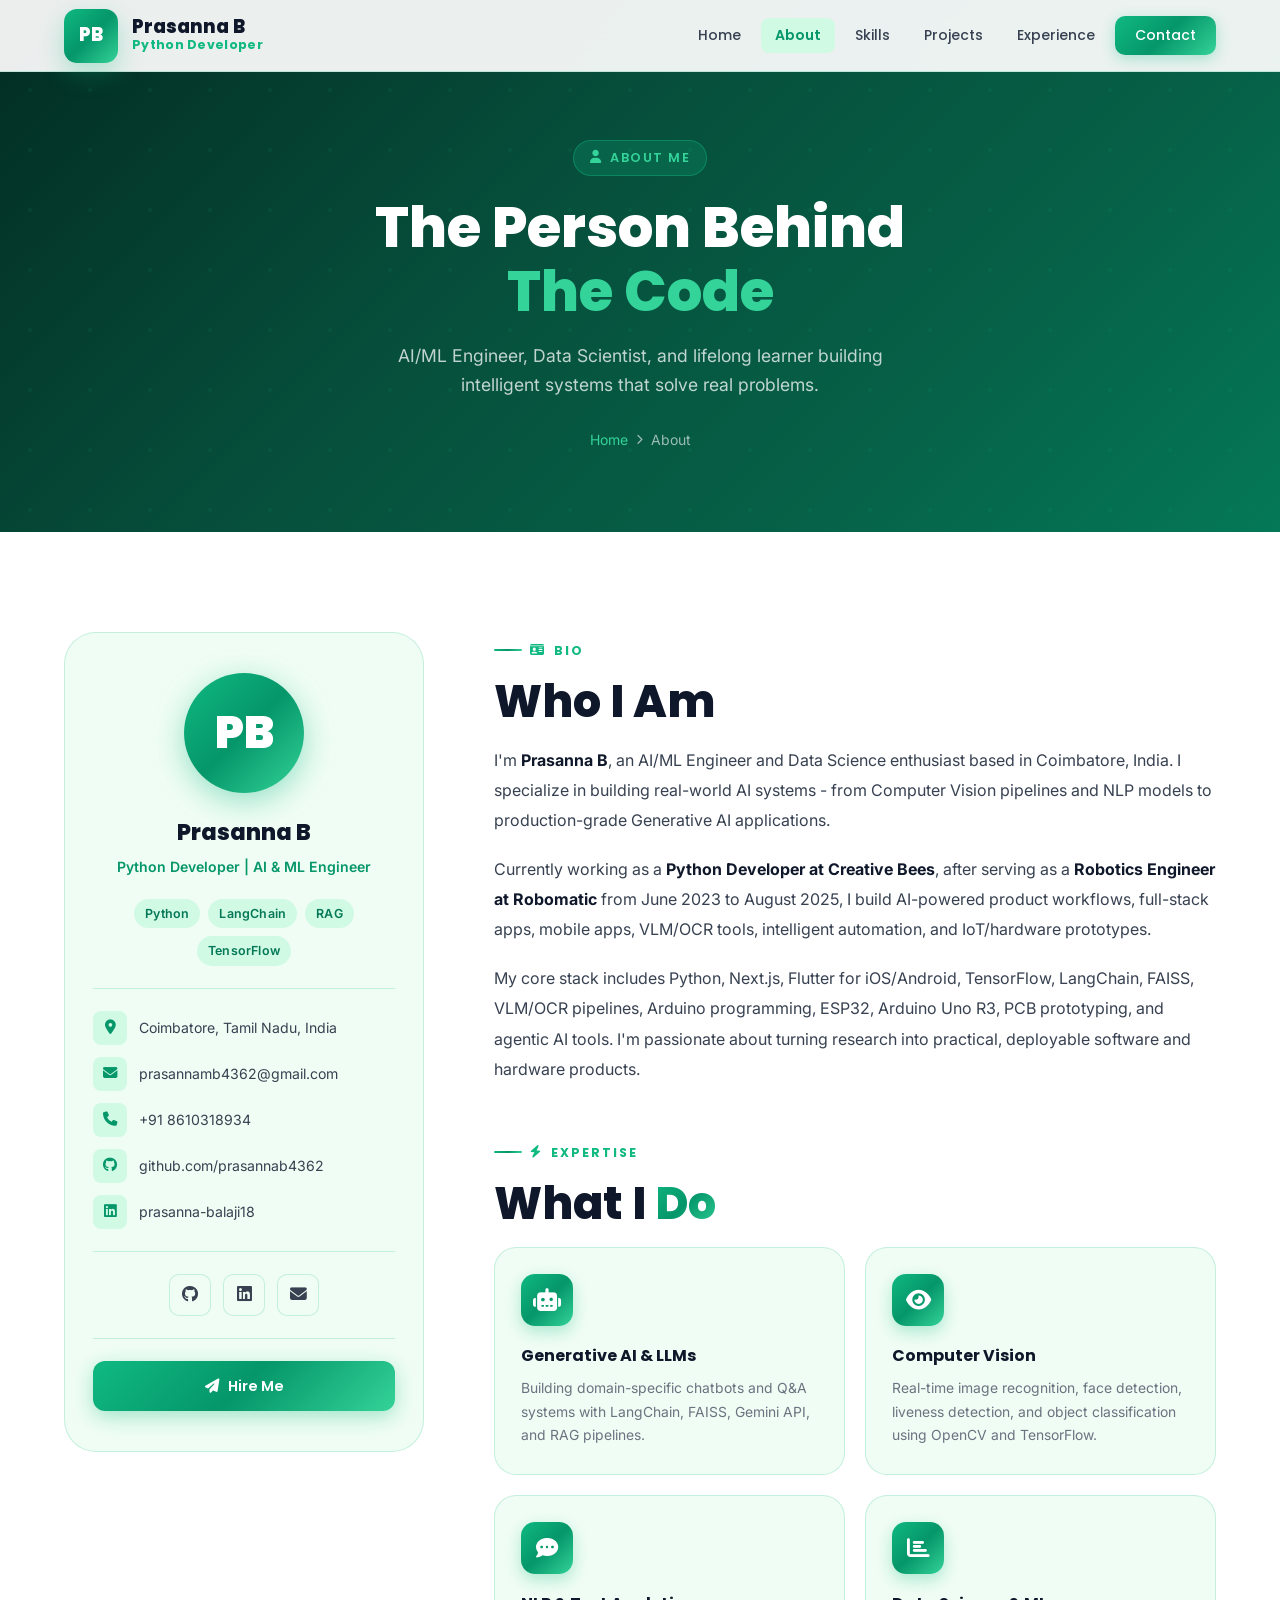
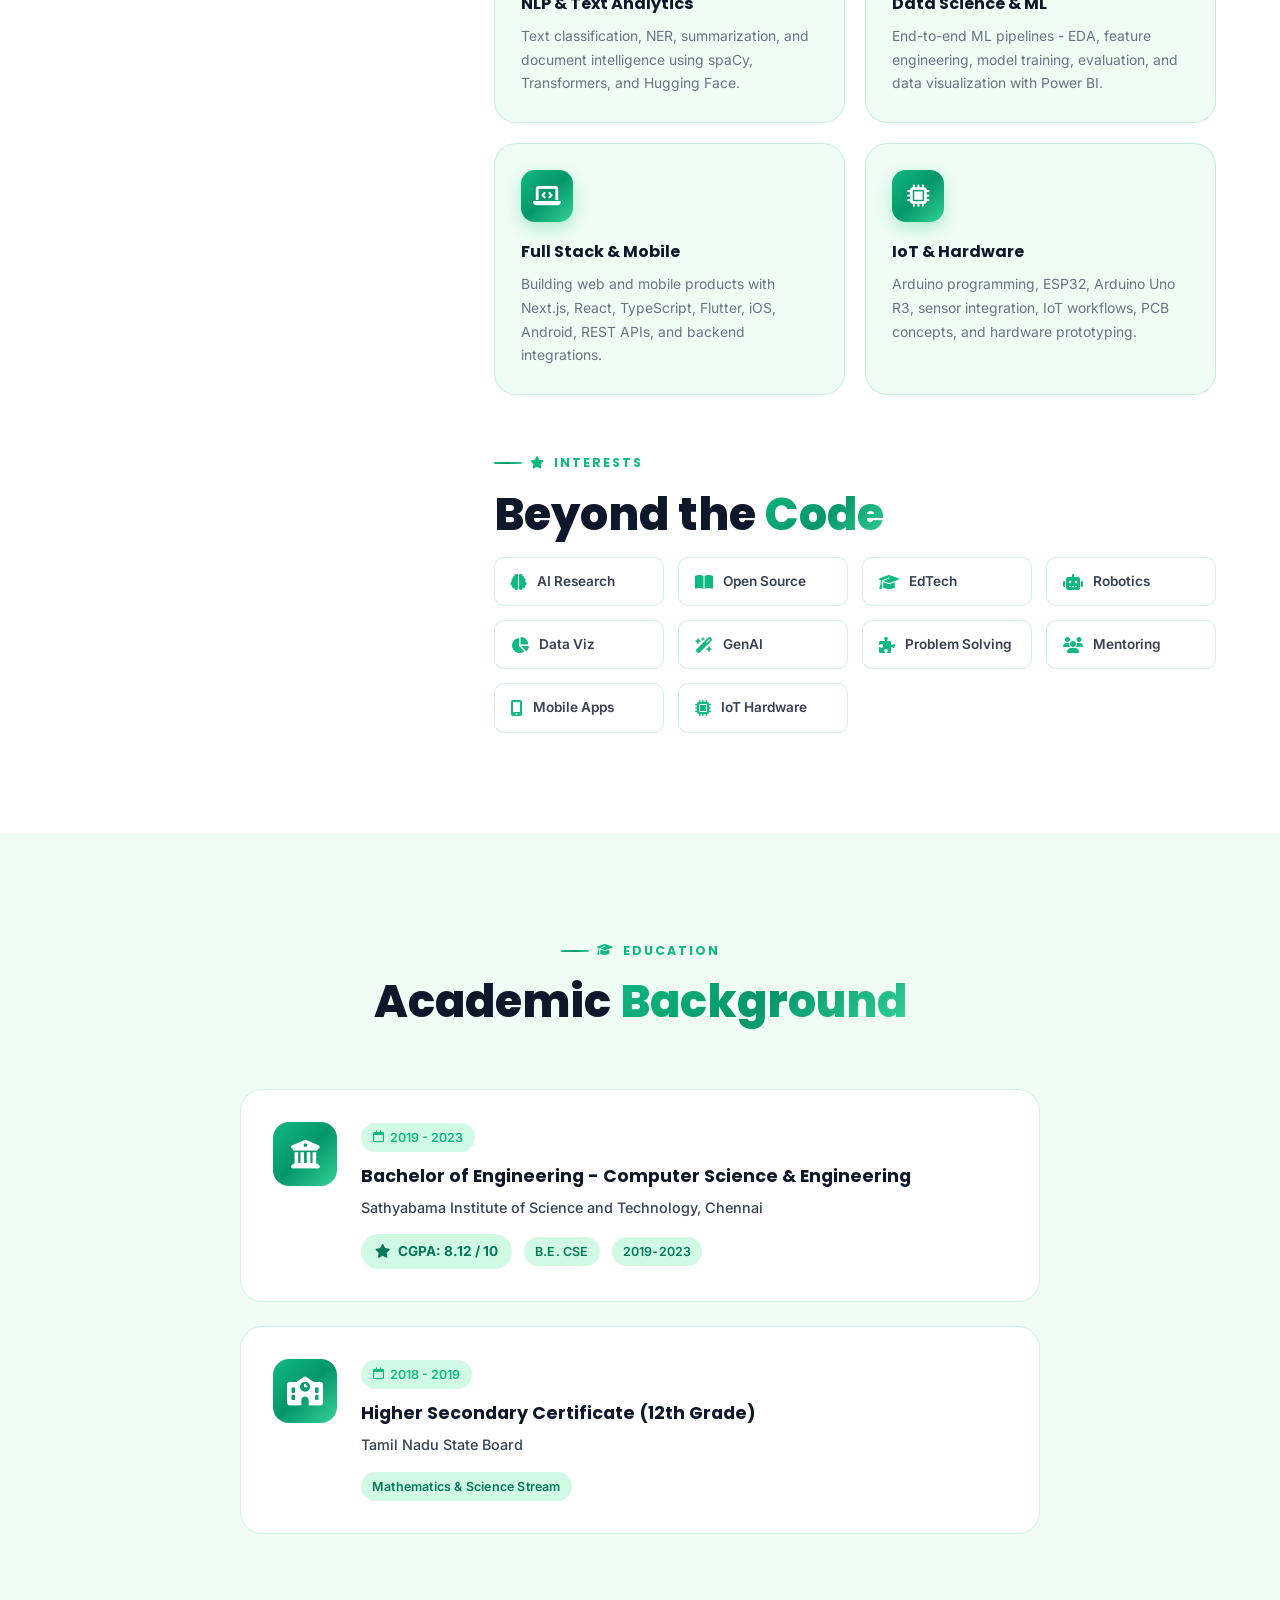
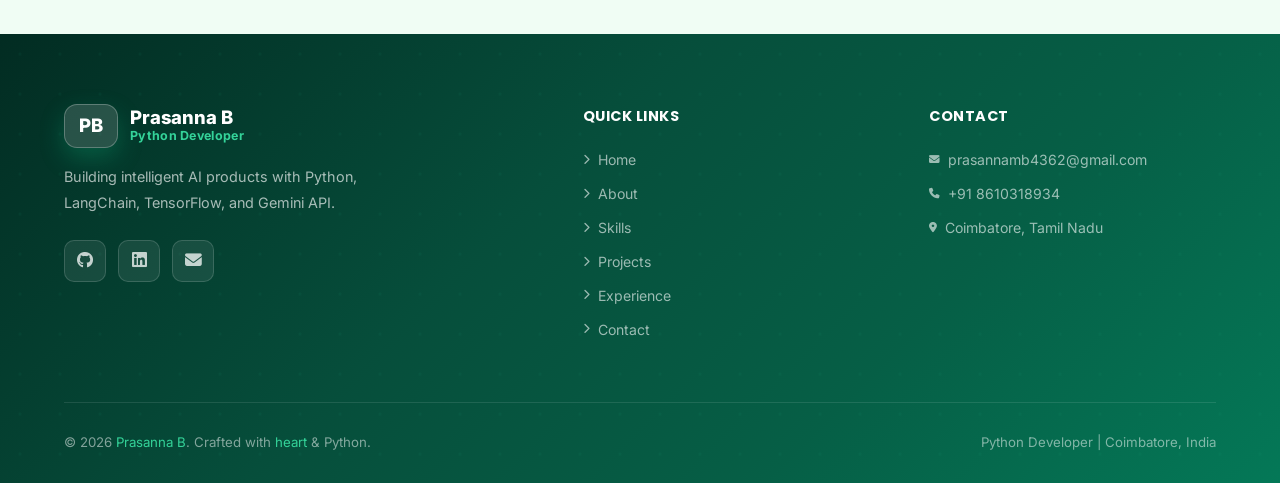
==== commit 802b1d16: "Fix portfolio logo placement" ====
--- a/about.html
+++ b/about.html
@@ -3,6 +3,8 @@
 <head>
   <meta charset="UTF-8" />
   <meta name="viewport" content="width=device-width, initial-scale=1.0" />
+  <link rel="icon" type="image/svg+xml" href="assets/images/pb-icon.svg" />
+  <link rel="apple-touch-icon" href="assets/images/pb-icon.svg" />
   <title>About | Prasanna B</title>
   <link rel="stylesheet" href="assets/css/style.css" />
   <link rel="stylesheet" href="https://cdnjs.cloudflare.com/ajax/libs/font-awesome/6.5.0/css/all.min.css" />
@@ -262,7 +264,7 @@
     <div class="logo-badge">PB</div>
     <div class="logo-text">
       <div class="logo-name">Prasanna B</div>
-      <div class="logo-role">AI & ML Engineer</div>
+      <div class="logo-role">Python Developer</div>
     </div>
   </a>
   <div class="nav-links">
@@ -484,7 +486,7 @@
         <div class="logo-badge">PB</div>
         <div class="logo-text">
           <div class="logo-name">Prasanna B</div>
-          <div class="logo-role">AI & ML Engineer</div>
+          <div class="logo-role">Python Developer</div>
         </div>
       </div>
       <p>Building intelligent AI products with Python, LangChain, TensorFlow, and Gemini API.</p>
@@ -516,7 +518,7 @@
   </div>
   <div class="footer-bottom">
     <p>&copy; 2026 <span>Prasanna B</span>. Crafted with <span>heart</span> & Python.</p>
-    <p>AI & ML Engineer | Coimbatore, India</p>
+    <p>Python Developer | Coimbatore, India</p>
   </div>
 </footer>
 
@@ -525,3 +527,6 @@
 </html>
 
 
+
+
+
--- a/assets/css/style.css
+++ b/assets/css/style.css
@@ -99,36 +99,48 @@
 .navbar-logo {
   display: flex;
   align-items: center;
-  gap: 12px;
-  font-family: 'Poppins', sans-serif;
+  gap: 14px;
+  font-family: 'Poppins', sans-serif;
+  min-width: 255px;
 }
 
 .logo-badge {
-  width: 42px; height: 42px;
-  background: var(--gradient);
-  border-radius: 10px;
+  width: 54px; height: 54px;
+  background: var(--gradient);
+  border-radius: 13px;
   display: flex;
   align-items: center;
   justify-content: center;
-  font-size: 1.1rem;
-  font-weight: 700;
-  color: var(--white);
-  letter-spacing: -0.5px;
-  box-shadow: 0 4px 12px rgba(16,185,129,0.35);
+  font-size: 1.16rem;
+  font-weight: 800;
+  color: var(--white);
+  letter-spacing: 0;
+  line-height: 1;
+  flex: 0 0 54px;
+  box-shadow: 0 10px 24px rgba(16,185,129,0.28);
+}
+
+.navbar.scrolled .logo-badge {
+  width: 46px;
+  height: 46px;
+  flex-basis: 46px;
 }
 
 .logo-text .logo-name {
-  font-size: 1.05rem;
-  font-weight: 700;
+  font-size: 1.16rem;
+  font-weight: 800;
   color: var(--text-dark);
   line-height: 1.1;
+  white-space: nowrap;
 }
 
 .logo-text .logo-role {
-  font-size: 0.7rem;
+  font-size: 0.78rem;
   color: var(--primary);
-  font-weight: 500;
+  font-weight: 700;
   letter-spacing: 0.3px;
+  line-height: 1.35;
+  white-space: nowrap;
 }
 
 .nav-links {
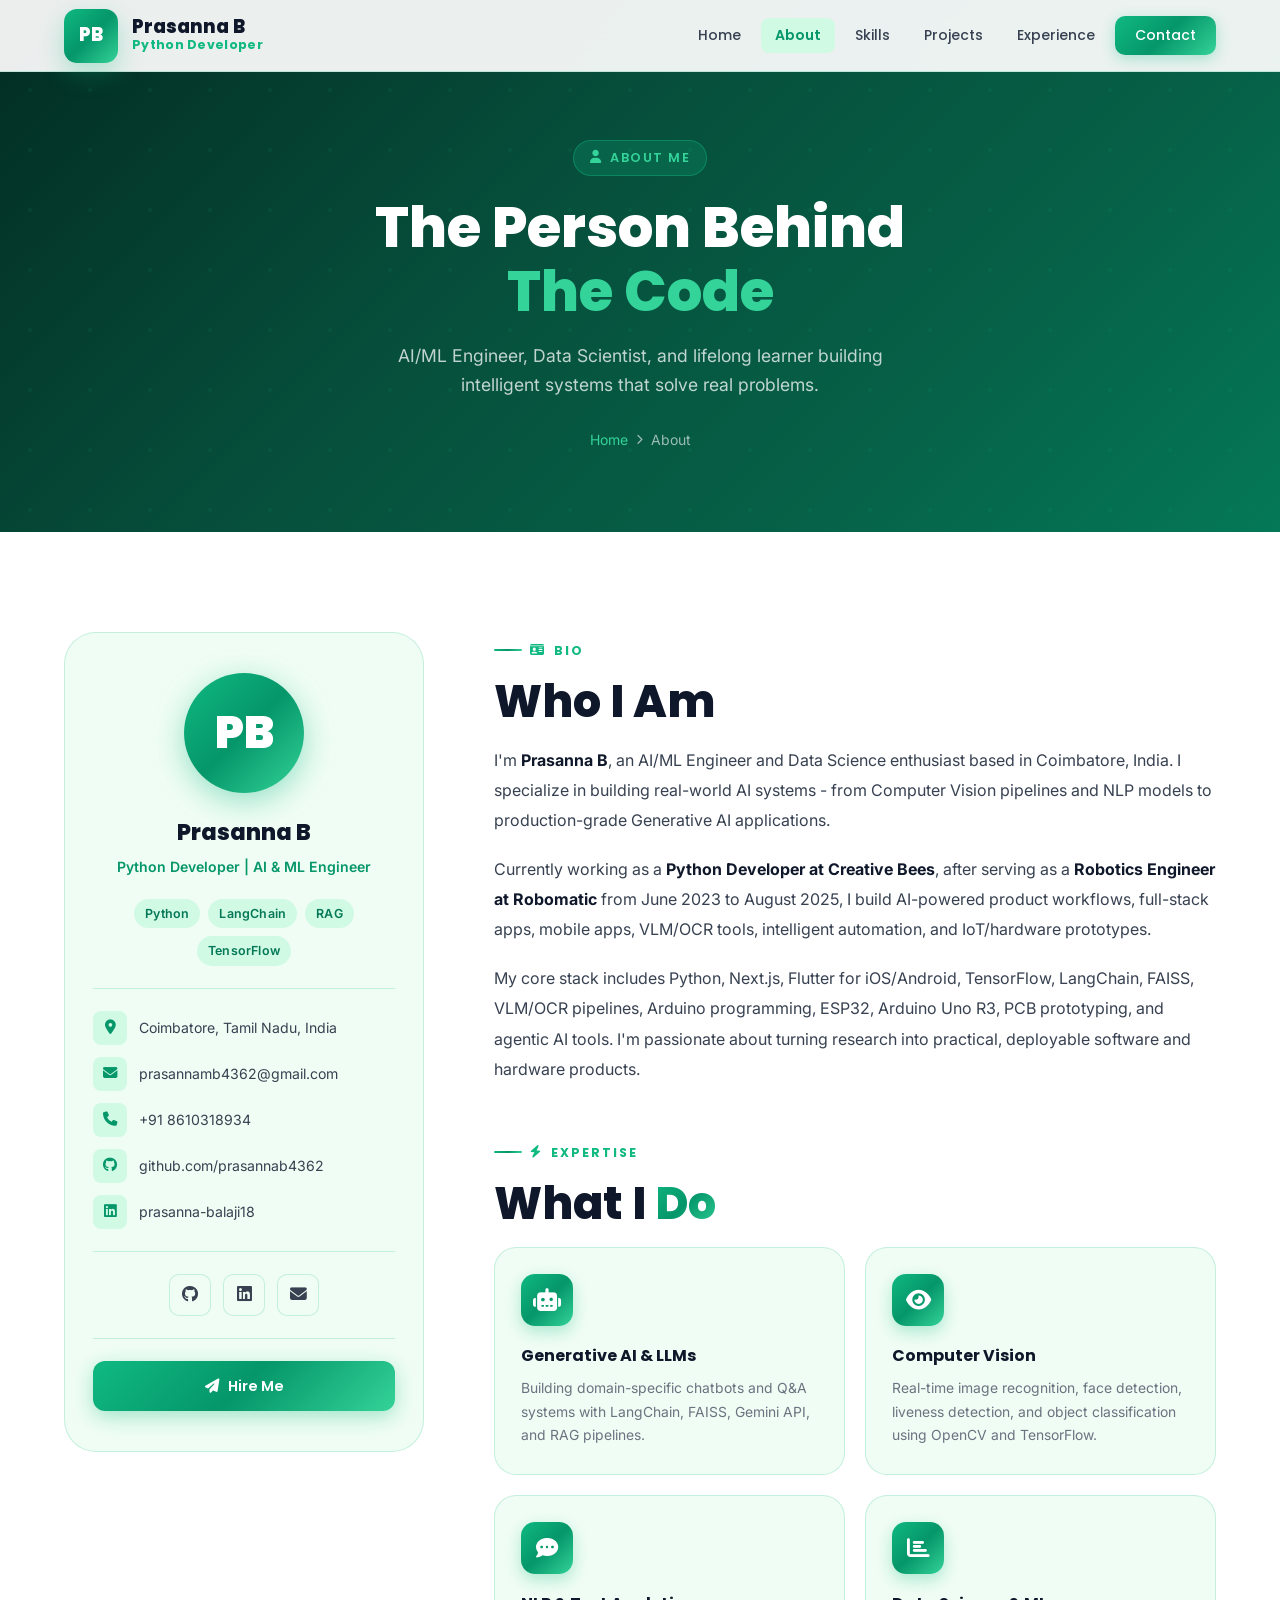
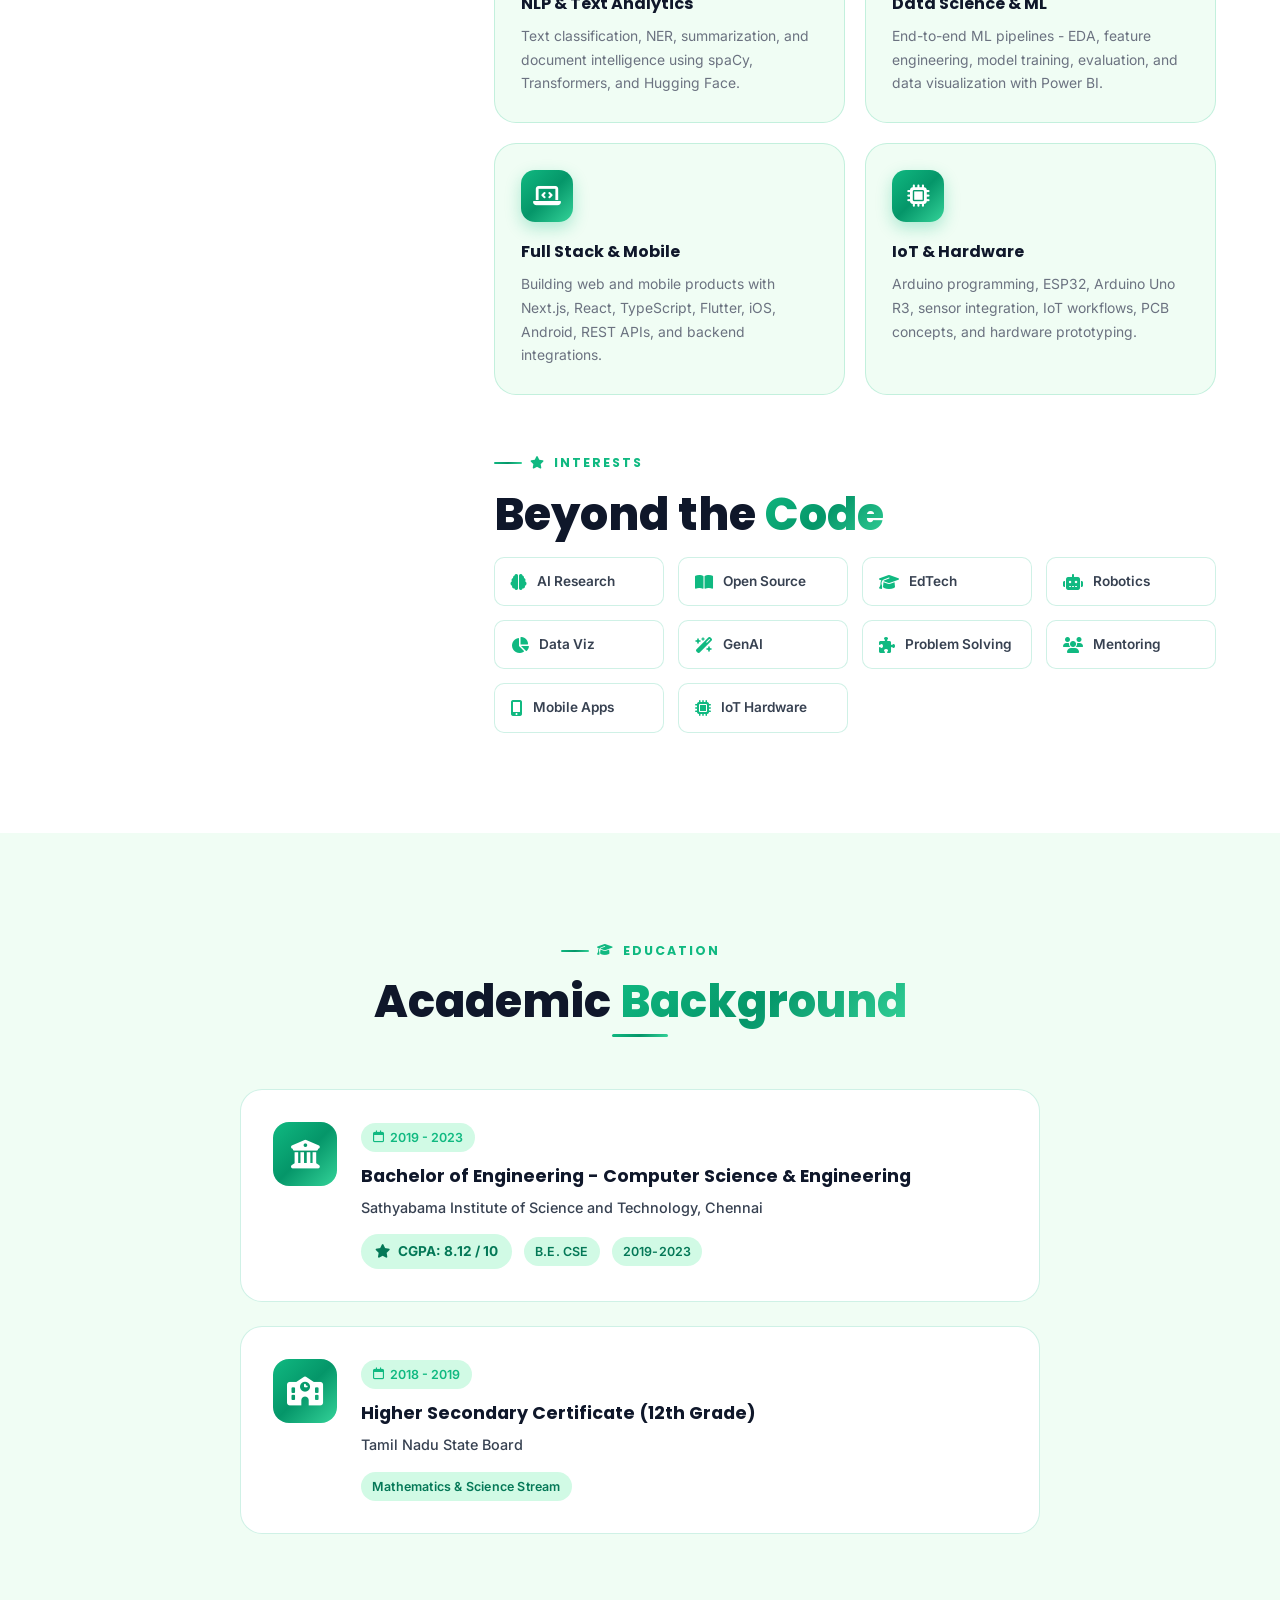
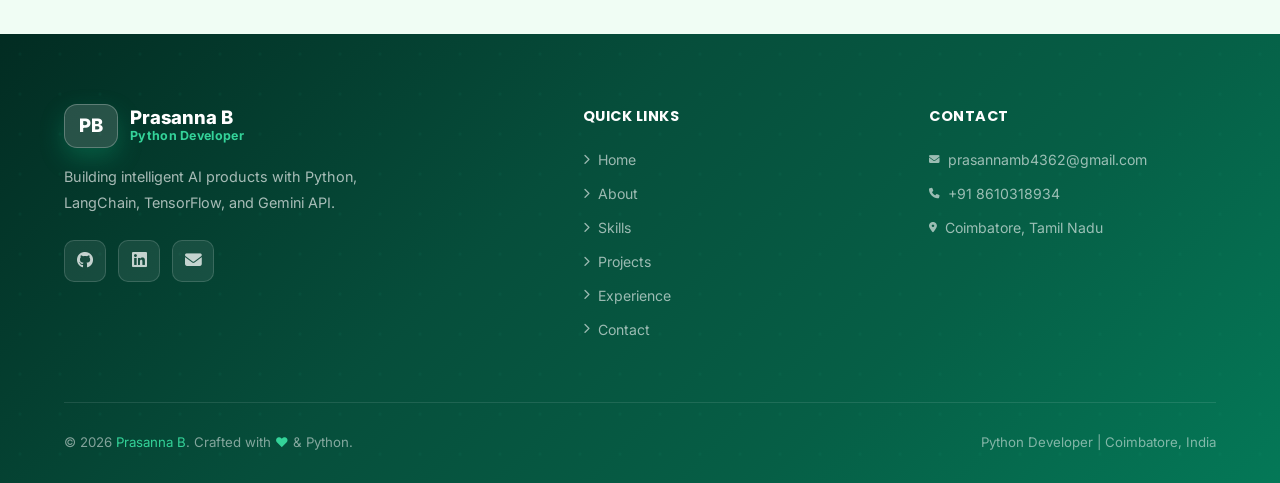
==== commit 76f86e4c: "Enhance portfolio UI: code terminal, tech marquee, better card hover, fixed footer heart - Replace d" ====
--- a/about.html
+++ b/about.html
@@ -517,7 +517,7 @@
     </div>
   </div>
   <div class="footer-bottom">
-    <p>&copy; 2026 <span>Prasanna B</span>. Crafted with <span>heart</span> & Python.</p>
+    <p>&copy; 2026 <span>Prasanna B</span>. Crafted with <span>&#10084;</span> &amp; Python.</p>
     <p>Python Developer | Coimbatore, India</p>
   </div>
 </footer>
--- a/assets/css/style.css
+++ b/assets/css/style.css
@@ -1,5 +1,5 @@
-/* ============================================================
-   PRASANNA B — Portfolio Stylesheet
+﻿/* ============================================================
+   PRASANNA B -- Portfolio Stylesheet
    Theme: Emerald Green + White
    ============================================================ */
 
@@ -302,7 +302,26 @@
   color: var(--text-dark);
   line-height: 1.2;
   margin-bottom: 16px;
-}
+  position: relative;
+}
+
+.section-header.visible .section-title::after {
+  width: 56px;
+}
+
+.section-title::after {
+  content: '';
+  position: absolute;
+  bottom: -8px;
+  left: 0;
+  width: 0;
+  height: 3px;
+  background: var(--gradient);
+  border-radius: 2px;
+  transition: width 0.9s cubic-bezier(0.4, 0, 0.2, 1);
+}
+
+.section-header.center .section-title::after { left: 50%; transform: translateX(-50%); }
 
 .section-title span {
   background: var(--gradient);
@@ -399,7 +418,7 @@
 }
 
 .card:hover {
-  transform: translateY(-6px);
+  transform: translateY(-6px) scale(1.015);
   border-color: var(--border-strong);
   box-shadow: var(--shadow-lg);
 }
@@ -776,3 +795,4 @@
 @media (max-width: 480px) {
   .btn-lg { padding: 13px 24px; font-size: 0.9rem; }
 }
+
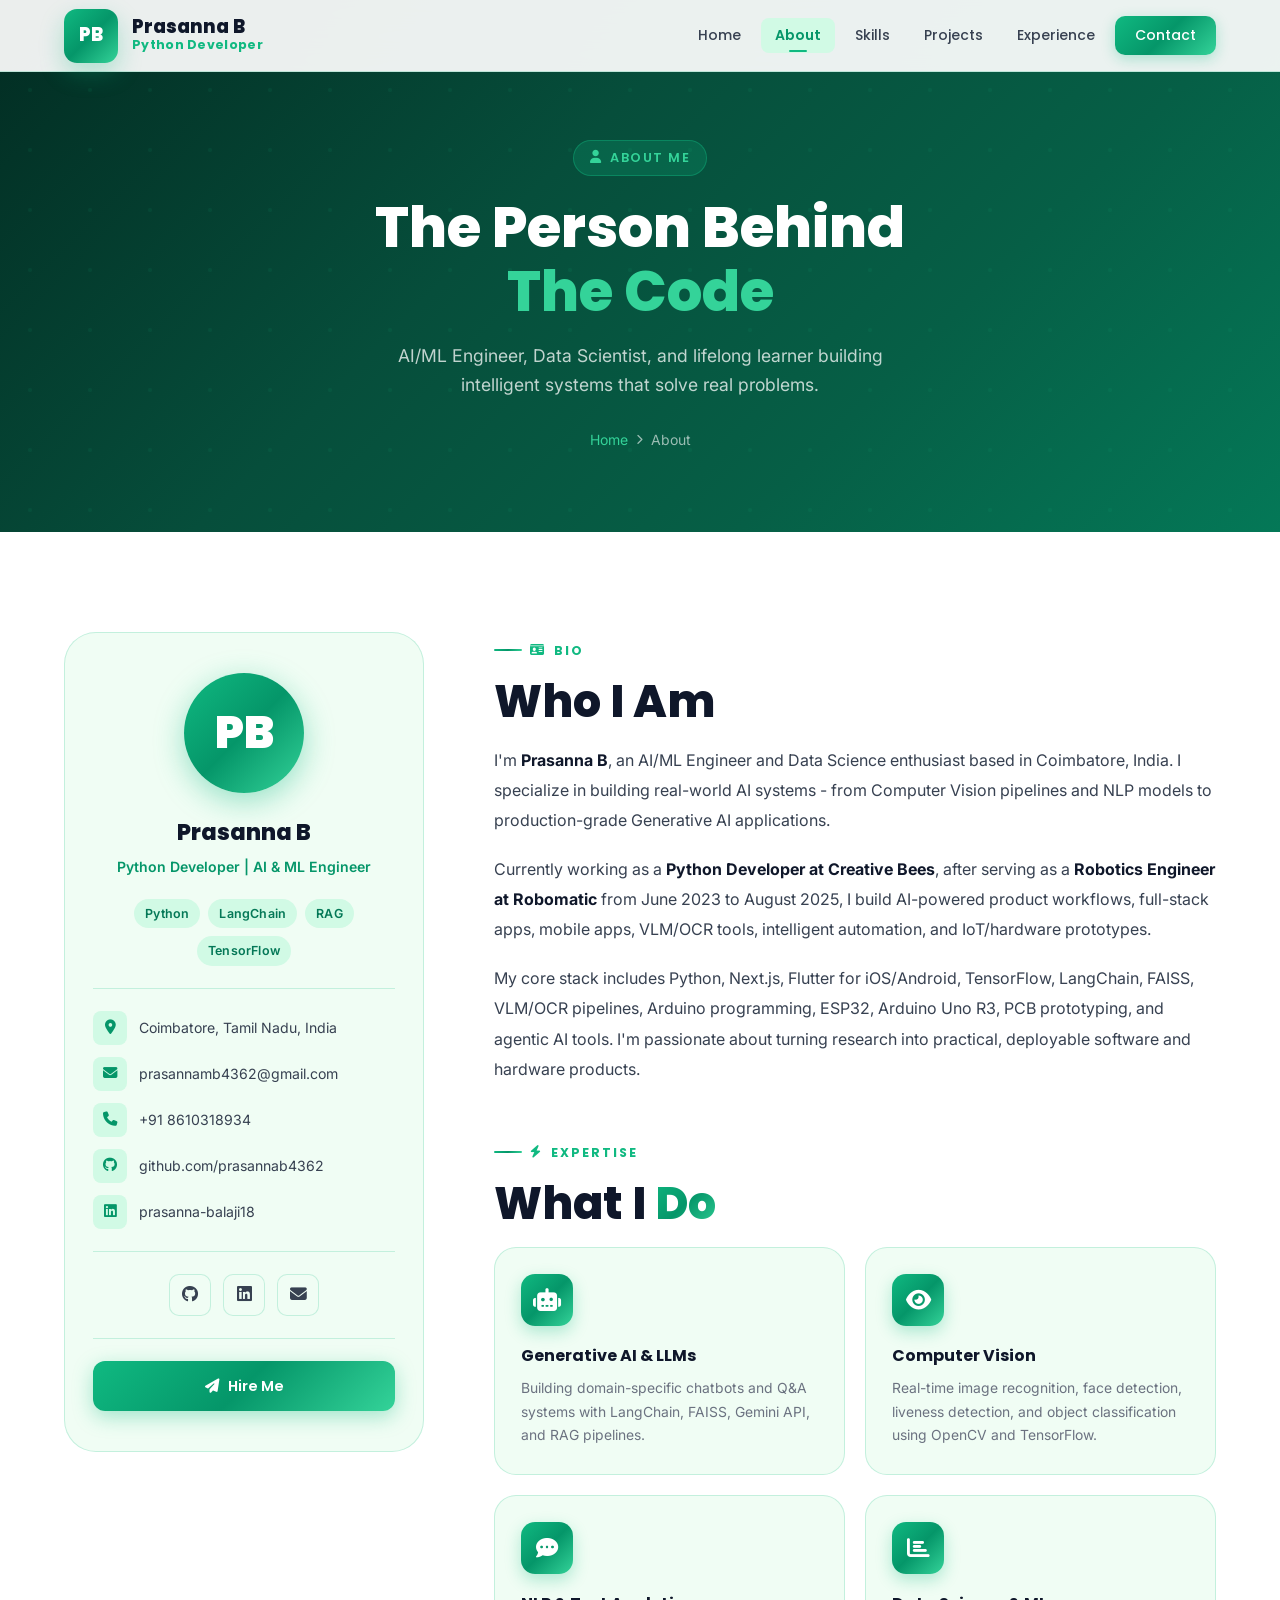
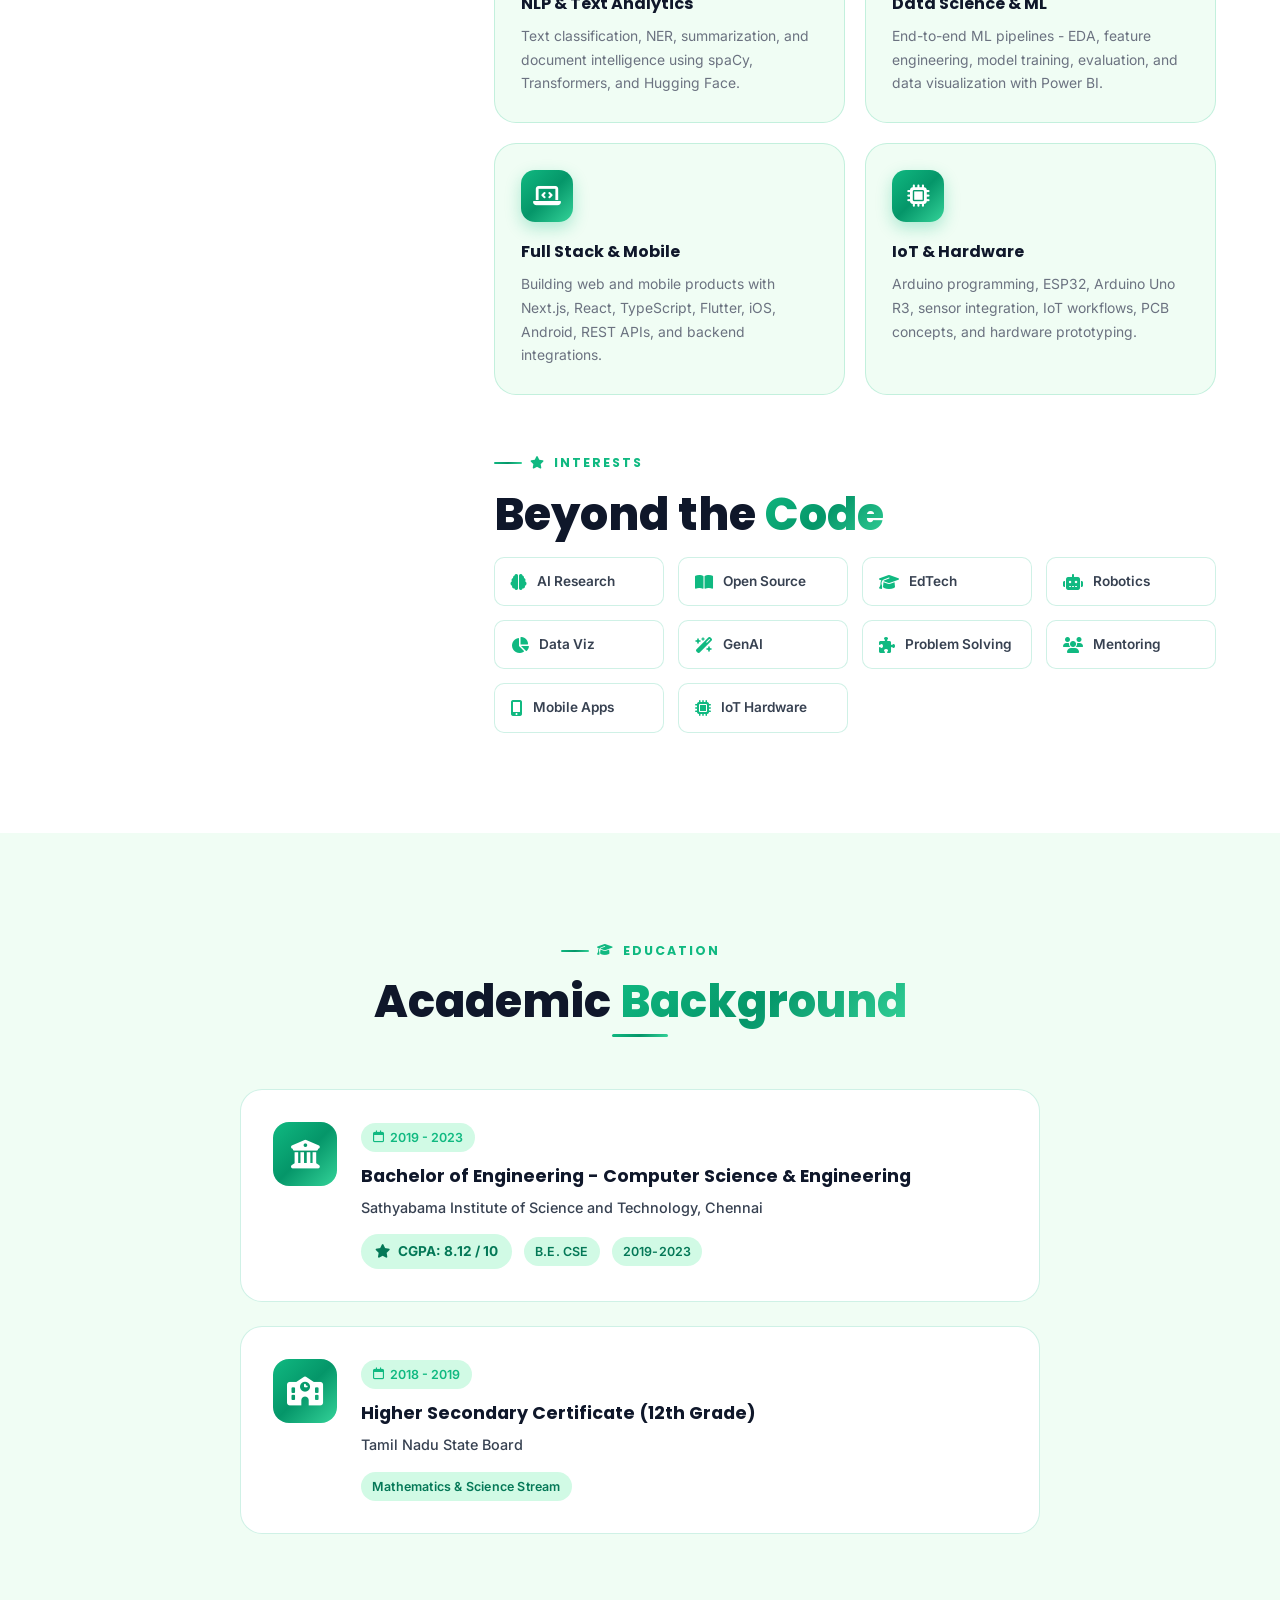
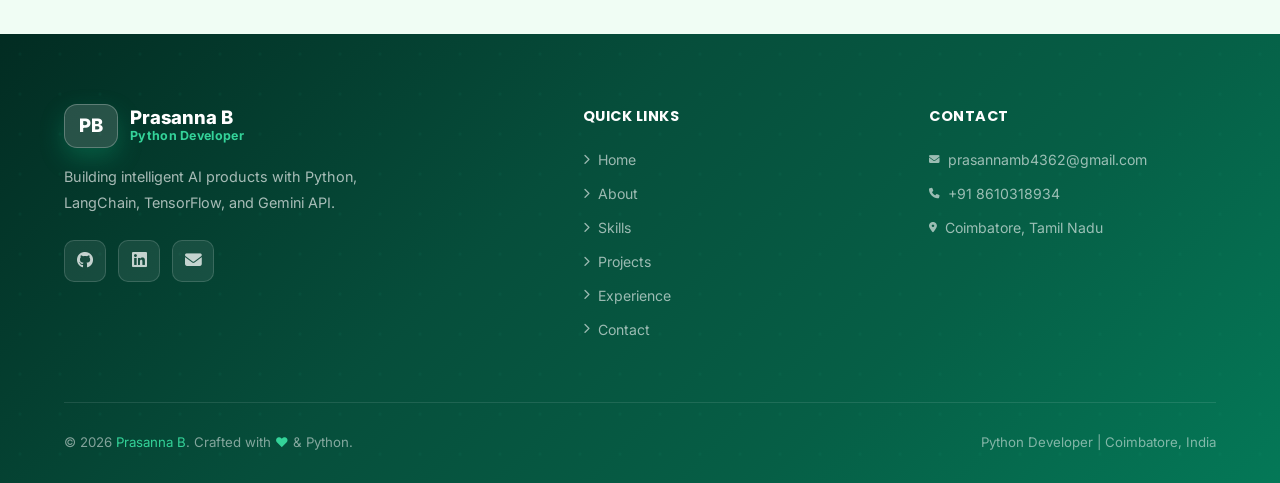
==== commit 1314e519: "Add rich animations to all pages: stagger grids, scale reveals, timeline pulse, page header cascade " ====
--- a/about.html
+++ b/about.html
@@ -40,6 +40,7 @@
       font-weight: 900;
       color: var(--white);
       box-shadow: 0 8px 30px rgba(16,185,129,0.4);
+      animation: avatar-glow 3s ease-in-out infinite;
     }
 
     .profile-name {
@@ -388,32 +389,32 @@
         <div class="section-label"><i class="fa-solid fa-bolt"></i> Expertise</div>
         <h2 class="section-title">What I <span>Do</span></h2>
         <div class="what-i-do-grid">
-          <div class="wid-card">
+          <div class="wid-card reveal-scale delay-1">
             <div class="wid-icon"><i class="fa-solid fa-robot"></i></div>
             <div class="wid-title">Generative AI & LLMs</div>
             <div class="wid-desc">Building domain-specific chatbots and Q&A systems with LangChain, FAISS, Gemini API, and RAG pipelines.</div>
           </div>
-          <div class="wid-card">
+          <div class="wid-card reveal-scale delay-2">
             <div class="wid-icon"><i class="fa-solid fa-eye"></i></div>
             <div class="wid-title">Computer Vision</div>
             <div class="wid-desc">Real-time image recognition, face detection, liveness detection, and object classification using OpenCV and TensorFlow.</div>
           </div>
-          <div class="wid-card">
+          <div class="wid-card reveal-scale delay-3">
             <div class="wid-icon"><i class="fa-solid fa-comment-dots"></i></div>
             <div class="wid-title">NLP & Text Analytics</div>
             <div class="wid-desc">Text classification, NER, summarization, and document intelligence using spaCy, Transformers, and Hugging Face.</div>
           </div>
-          <div class="wid-card">
+          <div class="wid-card reveal-scale delay-4">
             <div class="wid-icon"><i class="fa-solid fa-chart-bar"></i></div>
             <div class="wid-title">Data Science & ML</div>
             <div class="wid-desc">End-to-end ML pipelines - EDA, feature engineering, model training, evaluation, and data visualization with Power BI.</div>
           </div>
-          <div class="wid-card">
+          <div class="wid-card reveal-scale delay-5">
             <div class="wid-icon"><i class="fa-solid fa-laptop-code"></i></div>
             <div class="wid-title">Full Stack & Mobile</div>
             <div class="wid-desc">Building web and mobile products with Next.js, React, TypeScript, Flutter, iOS, Android, REST APIs, and backend integrations.</div>
           </div>
-          <div class="wid-card">
+          <div class="wid-card reveal-scale delay-6">
             <div class="wid-icon"><i class="fa-solid fa-microchip"></i></div>
             <div class="wid-title">IoT & Hardware</div>
             <div class="wid-desc">Arduino programming, ESP32, Arduino Uno R3, sensor integration, IoT workflows, PCB concepts, and hardware prototyping.</div>
@@ -426,16 +427,16 @@
         <div class="section-label"><i class="fa-solid fa-star"></i> Interests</div>
         <h2 class="section-title">Beyond the <span>Code</span></h2>
         <div class="interests-grid">
-          <div class="interest-chip"><i class="fa-solid fa-brain"></i> AI Research</div>
-          <div class="interest-chip"><i class="fa-solid fa-book-open"></i> Open Source</div>
-          <div class="interest-chip"><i class="fa-solid fa-graduation-cap"></i> EdTech</div>
-          <div class="interest-chip"><i class="fa-solid fa-robot"></i> Robotics</div>
-          <div class="interest-chip"><i class="fa-solid fa-chart-pie"></i> Data Viz</div>
-          <div class="interest-chip"><i class="fa-solid fa-wand-magic-sparkles"></i> GenAI</div>
-          <div class="interest-chip"><i class="fa-solid fa-puzzle-piece"></i> Problem Solving</div>
-          <div class="interest-chip"><i class="fa-solid fa-users"></i> Mentoring</div>
-          <div class="interest-chip"><i class="fa-solid fa-mobile-screen-button"></i> Mobile Apps</div>
-          <div class="interest-chip"><i class="fa-solid fa-microchip"></i> IoT Hardware</div>
+          <div class="interest-chip reveal-scale delay-1"><i class="fa-solid fa-brain"></i> AI Research</div>
+          <div class="interest-chip reveal-scale delay-2"><i class="fa-solid fa-book-open"></i> Open Source</div>
+          <div class="interest-chip reveal-scale delay-3"><i class="fa-solid fa-graduation-cap"></i> EdTech</div>
+          <div class="interest-chip reveal-scale delay-4"><i class="fa-solid fa-robot"></i> Robotics</div>
+          <div class="interest-chip reveal-scale delay-5"><i class="fa-solid fa-chart-pie"></i> Data Viz</div>
+          <div class="interest-chip reveal-scale delay-6"><i class="fa-solid fa-wand-magic-sparkles"></i> GenAI</div>
+          <div class="interest-chip reveal-scale delay-7"><i class="fa-solid fa-puzzle-piece"></i> Problem Solving</div>
+          <div class="interest-chip reveal-scale delay-8"><i class="fa-solid fa-users"></i> Mentoring</div>
+          <div class="interest-chip reveal-scale delay-1"><i class="fa-solid fa-mobile-screen-button"></i> Mobile Apps</div>
+          <div class="interest-chip reveal-scale delay-2"><i class="fa-solid fa-microchip"></i> IoT Hardware</div>
         </div>
       </div>
     </div>
--- a/assets/css/style.css
+++ b/assets/css/style.css
@@ -732,6 +732,104 @@
 .delay-3 { transition-delay: 0.3s; }
 .delay-4 { transition-delay: 0.4s; }
 .delay-5 { transition-delay: 0.5s; }
+.delay-6 { transition-delay: 0.6s; }
+.delay-7 { transition-delay: 0.7s; }
+.delay-8 { transition-delay: 0.8s; }
+
+/* ---------- Reveal Scale (pop-in with spring) ---------- */
+.reveal-scale {
+  opacity: 0;
+  transform: scale(0.88);
+  transition: opacity 0.55s ease, transform 0.55s cubic-bezier(0.34, 1.56, 0.64, 1);
+}
+
+.reveal-scale.visible {
+  opacity: 1;
+  transform: scale(1);
+}
+
+/* ---------- Stagger Grid (JS-driven) ---------- */
+.stagger-item {
+  animation: stagger-in 0.55s cubic-bezier(0.4, 0, 0.2, 1) both paused;
+}
+
+.stagger-item.in-view {
+  animation-play-state: running;
+}
+
+@keyframes stagger-in {
+  from { opacity: 0; transform: translateY(18px) scale(0.94); }
+  to   { opacity: 1; transform: none; }
+}
+
+/* ---------- Page Header Entrance ---------- */
+.page-header-content > * {
+  animation: ph-cascade 0.75s cubic-bezier(0.4, 0, 0.2, 1) both;
+}
+
+.page-header-content > *:nth-child(1) { animation-delay: 0.05s; }
+.page-header-content > *:nth-child(2) { animation-delay: 0.18s; }
+.page-header-content > *:nth-child(3) { animation-delay: 0.3s; }
+.page-header-content > *:nth-child(4) { animation-delay: 0.42s; }
+
+@keyframes ph-cascade {
+  from { opacity: 0; transform: translateY(22px); }
+  to   { opacity: 1; transform: translateY(0); }
+}
+
+/* ---------- Timeline Dot Pulse ---------- */
+@keyframes dot-pulse {
+  0%, 100% { box-shadow: 0 0 0 3px var(--primary-pale), 0 4px 10px rgba(16,185,129,0.3); }
+  50%       { box-shadow: 0 0 0 3px var(--primary-pale), 0 0 0 9px rgba(16,185,129,0.1), 0 4px 12px rgba(16,185,129,0.35); }
+}
+
+.timeline-dot { animation: dot-pulse 2.4s ease-in-out infinite; }
+
+/* ---------- Profile Avatar Glow ---------- */
+@keyframes avatar-glow {
+  0%, 100% { box-shadow: 0 8px 30px rgba(16,185,129,0.4); }
+  50%       { box-shadow: 0 8px 45px rgba(16,185,129,0.65), 0 0 0 8px rgba(16,185,129,0.08); }
+}
+
+/* ---------- Nav Active Underline Dot ---------- */
+.nav-links a.active::after {
+  content: '';
+  position: absolute;
+  bottom: 1px;
+  left: 50%;
+  width: 18px; height: 2px;
+  background: var(--primary);
+  border-radius: 2px;
+  transform: translateX(-50%);
+}
+
+/* ---------- Interest Chip / Tag Pop Hover ---------- */
+.interest-chip:hover { transform: translateY(-3px) scale(1.06); }
+
+/* ---------- Cert Card Shimmer on hover ---------- */
+.cert-card {
+  overflow: hidden;
+  position: relative;
+}
+
+.cert-card::after {
+  content: '';
+  position: absolute;
+  top: 0; left: -75%;
+  width: 50%; height: 100%;
+  background: linear-gradient(120deg, transparent, rgba(16,185,129,0.08), transparent);
+  transform: skewX(-20deg);
+  transition: left 0.55s ease;
+}
+
+.cert-card:hover::after { left: 150%; }
+
+/* ---------- Competency / WID Card Glow on hover ---------- */
+.wid-card:hover .wid-icon,
+.competency-card:hover .comp-icon {
+  transform: scale(1.1) rotate(-4deg);
+  transition: transform 0.35s cubic-bezier(0.34, 1.56, 0.64, 1);
+}
 
 /* ---------- Mobile Nav Overlay ---------- */
 .mobile-menu {
